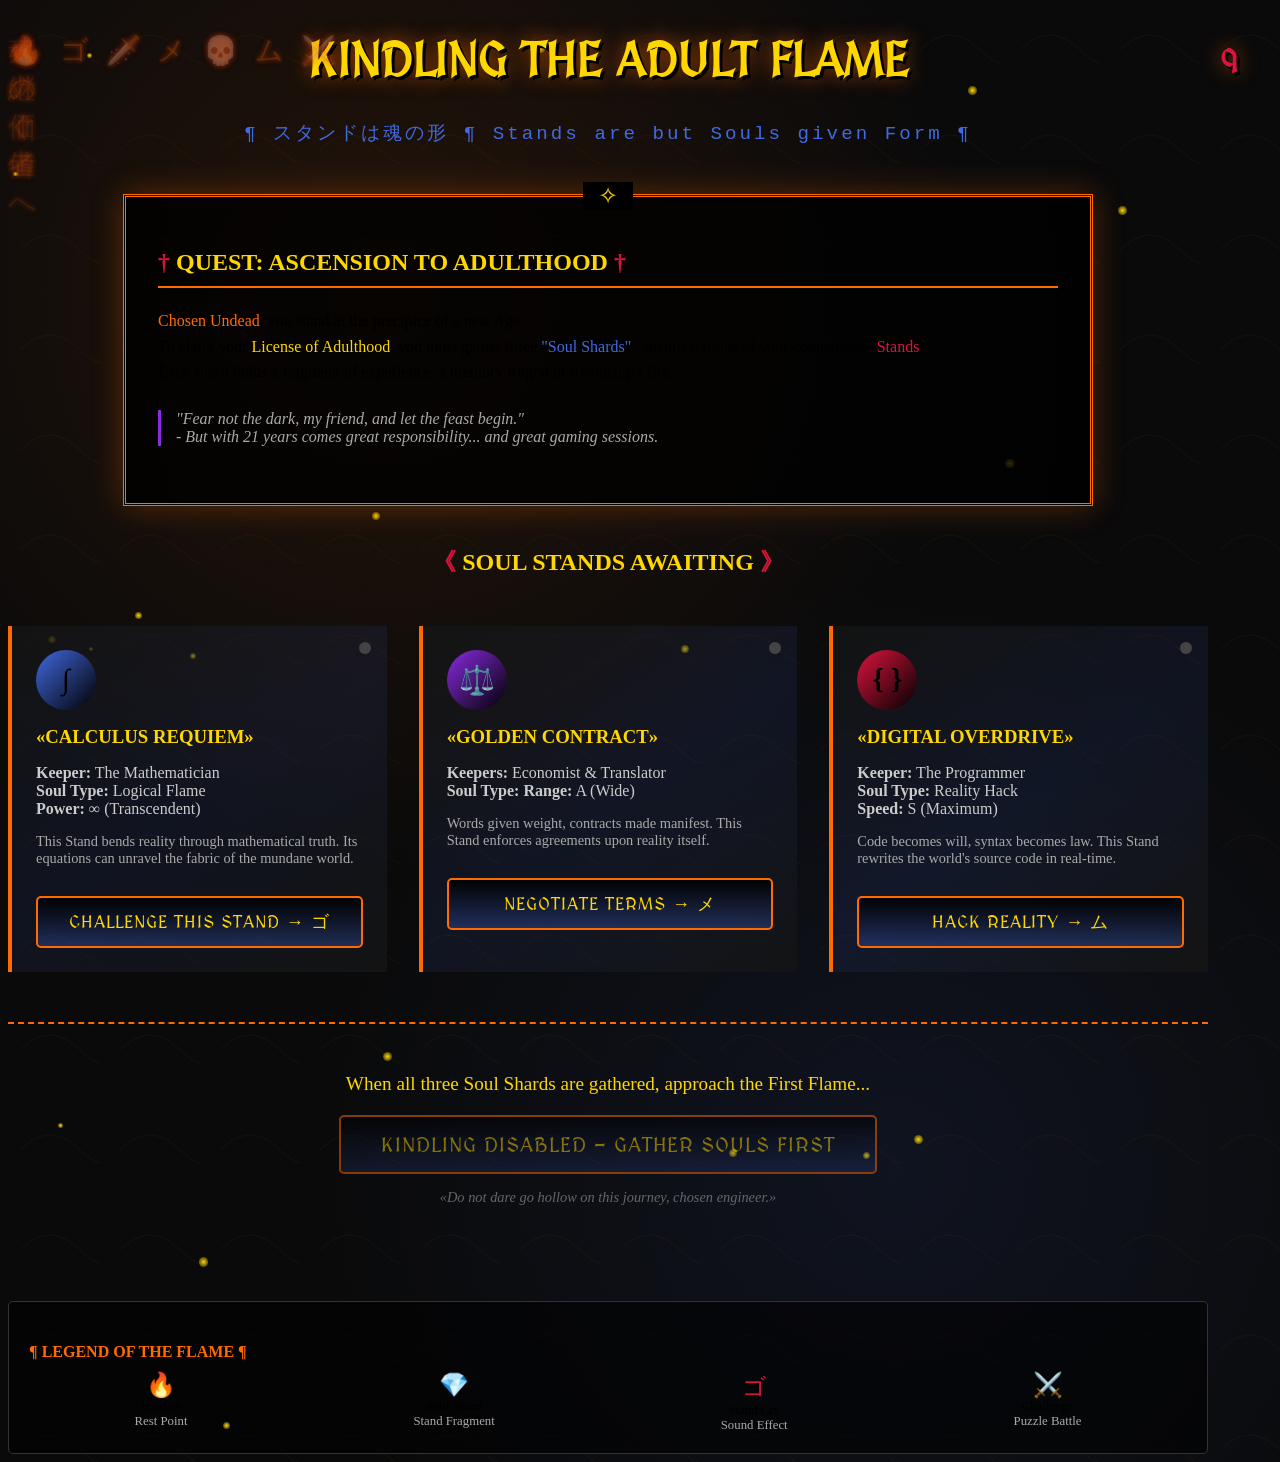
==== index.html @ e6a6b950 "Update index.html" ====
<!DOCTYPE html>
<html lang="ru">
<head>
    <meta charset="UTF-8">
    <title>KINDLE THE FIRST FLAME | 成人の証</title>
    <link rel="stylesheet" href="terminal.css">
    <link rel="stylesheet" href="hybrid-styles.css">
    <link href="https://fonts.googleapis.com/css2?family=MedievalSharp&display=swap" rel="stylesheet">
    <style>
        body {
            background: 
                url('data:image/svg+xml,<svg xmlns="http://www.w3.org/2000/svg" width="100" height="100" opacity="0.05"><path d="M20,50 Q50,20 80,50 T140,50" stroke="%23FF6B00" fill="none"/></svg>'),
                radial-gradient(circle at 30% 20%, rgba(255, 107, 0, 0.1) 0%, transparent 40%),
                radial-gradient(circle at 70% 80%, rgba(65, 105, 225, 0.1) 0%, transparent 40%),
                #0a0a0a;
            min-height: 100vh;
        }
        
        .page-title {
            font-family: 'MedievalSharp', cursive;
            text-align: center;
            color: var(--estus-yellow);
            font-size: 3rem;
            margin: 2rem 0;
            position: relative;
            text-shadow: 
                3px 3px 0 #000,
                0 0 20px rgba(255, 107, 0, 0.7);
        }
        
        .page-title::after {
            content: '¶';
            color: var(--abyss-red);
            font-size: 2rem;
            position: absolute;
            right: -30px;
            top: 10px;
            animation: pulse 2s infinite;
        }
        
        .subtitle {
            text-align: center;
            color: var(--souls-blue);
            font-family: 'MS Gothic', monospace;
            font-size: 1.2rem;
            margin-bottom: 3rem;
            letter-spacing: 3px;
        }
        
        .quest-log {
            background: rgba(0, 0, 0, 0.8);
            border: 3px double var(--bonfire-orange);
            padding: 2rem;
            margin: 2rem auto;
            max-width: 900px;
            position: relative;
            box-shadow: 
                0 0 30px rgba(255, 107, 0, 0.3),
                inset 0 0 30px rgba(0, 0, 0, 0.5);
        }
        
        .quest-log::before {
            content: '✧';
            position: absolute;
            top: -15px;
            left: 50%;
            transform: translateX(-50%);
            background: #000;
            padding: 0 15px;
            color: var(--estus-yellow);
            font-size: 1.5rem;
        }
        
        .stand-grid {
            display: grid;
            grid-template-columns: repeat(auto-fit, minmax(300px, 1fr));
            gap: 2rem;
            margin: 3rem 0;
        }
        
        .stand-item {
            background: linear-gradient(145deg, 
                rgba(20, 20, 20, 0.9) 0%,
                rgba(65, 105, 225, 0.1) 50%,
                rgba(20, 20, 20, 0.9) 100%);
            padding: 1.5rem;
            border-left: 4px solid var(--bonfire-orange);
            transition: all 0.3s;
            position: relative;
            overflow: hidden;
        }
        
        .stand-item:hover {
            transform: translateX(10px);
            border-left-color: var(--estus-yellow);
            box-shadow: 
                -10px 0 20px rgba(255, 107, 0, 0.3),
                inset 0 0 20px rgba(255, 215, 0, 0.1);
        }
        
        .stand-icon {
            width: 60px;
            height: 60px;
            background: var(--bonfire-orange);
            border-radius: 50%;
            display: flex;
            align-items: center;
            justify-content: center;
            margin-bottom: 1rem;
            font-size: 1.8rem;
            color: #000;
            font-weight: bold;
        }
        
        .stand-status {
            position: absolute;
            top: 1rem;
            right: 1rem;
            width: 12px;
            height: 12px;
            border-radius: 50%;
            background: #444;
        }
        
        .stand-status.active {
            background: var(--estus-yellow);
            box-shadow: 0 0 10px var(--estus-yellow);
        }
        
        .bonfire-corner {
            position: fixed;
            bottom: 30px;
            right: 30px;
            width: 80px;
            height: 100px;
            cursor: pointer;
            opacity: 0;
            transition: opacity 1s;
            z-index: 1000;
        }
        
        .bonfire-lit {
            opacity: 1;
            animation: bonfire-glow 3s infinite alternate;
        }
        
        @keyframes bonfire-glow {
            from { filter: drop-shadow(0 0 10px rgba(255, 107, 0, 0.7)); }
            to { filter: drop-shadow(0 0 20px rgba(255, 215, 0, 0.9)); }
        }
        
        @keyframes pulse {
            0%, 100% { opacity: 1; }
            50% { opacity: 0.5; }
        }
    </style>
</head>
<body class="terminal">
    <!-- Гибридные символы по краям -->
    <div class="japanese-border top dynamic-symbols"></div>
    <div class="japanese-border bottom dynamic-symbols"></div>
    <div class="japanese-border left">火<br>継<br>ぐ<br>者<br>へ</div>
    <div class="japanese-border right">魂<br>の<br>価<br>値</div>

    <!-- Костёр (появится после прохождения) -->
    <div id="bonfire-corner" class="bonfire-corner" onclick="restAtBonfire()" title="Rest at Bonfire">
        <div style="text-align: center;">
            <div style="font-size: 40px;">🔥</div>
            <div style="font-size: 12px; color: var(--estus-yellow);">Bonfire</div>
        </div>
    </div>

    <div class="container" style="max-width: 1200px; position: relative; z-index: 100;">
        <!-- Частицы душ -->
        <div id="soul-particles"></div>

        <h1 class="page-title">KINDLING THE ADULT FLAME</h1>
        <p class="subtitle">¶ スタンドは魂の形 ¶ Stands are but Souls given Form ¶</p>
        
        <div class="quest-log">
            <h2 style="color: var(--estus-yellow); border-bottom: 2px solid var(--bonfire-orange); padding-bottom: 10px;">
                <span style="color: var(--abyss-red)">†</span> QUEST: ASCENSION TO ADULTHOOD <span style="color: var(--abyss-red)">†</span>
            </h2>
            
            <p style="line-height: 1.6; margin: 20px 0;">
                <span style="color: var(--bonfire-orange)">Chosen Undead</span>, you stand at the precipice of a new Age.<br>
                To claim your <span style="color: var(--estus-yellow)">License of Adulthood</span>, you must gather three <span style="color: var(--souls-blue)">"Soul Shards"</span> - 
                manifestations of your companions' <span style="color: var(--abyss-red)">Stands</span>.<br>
                Each shard holds a fragment of experience, a memory forged in friendship's fire.
            </p>
            
            <p style="font-style: italic; color: #aaa; border-left: 3px solid var(--undead-purple); padding-left: 15px; margin: 25px 0;">
                "Fear not the dark, my friend, and let the feast begin."<br>
                - But with 21 years comes great responsibility... and great gaming sessions.
            </p>
        </div>

        <!-- Стенды-души -->
        <h2 style="text-align: center; color: var(--estus-yellow); margin: 40px 0 20px 0;">
            <span style="color: var(--abyss-red)">《</span> 
            SOUL STANDS AWAITING 
            <span style="color: var(--abyss-red)">》</span>
        </h2>
        
        <div class="stand-grid">
            <!-- Математик - Soul Stand 1 -->
            <div class="stand-item" onclick="navigateTo('puzzle_math.html')">
                <div class="stand-icon" style="background: linear-gradient(135deg, var(--souls-blue), #000);">∫</div>
                <div class="stand-status" id="status-math"></div>
                <h3 style="color: var(--estus-yellow); margin: 0 0 10px 0;">
                    «CALCULUS REQUIEM»
                </h3>
                
                <p style="color: #ccc; margin-bottom: 15px;">
                    <strong>Keeper:</strong> The Mathematician<br>
                    <strong>Soul Type:</strong> Logical Flame<br>
                    <strong>Power:</strong> ∞ (Transcendent)
                </p>
                <p style="font-size: 0.9em; color: #aaa;">
                    This Stand bends reality through mathematical truth. Its equations can unravel the fabric of the mundane world.
                </p>
                <button class="hybrid-button" style="margin-top: 15px; width: 100%;">
                    CHALLENGE THIS STAND → ゴ
                </button>
            </div>
            
            <!-- Экономист/Переводчик - Soul Stand 2 -->
            <div class="stand-item" onclick="navigateTo('puzzle_economist.html')">
                <div class="stand-icon" style="background: linear-gradient(135deg, var(--undead-purple), #000);">⚖️</div>
                <div class="stand-status" id="status-economist"></div>
                <h3 style="color: var(--estus-yellow); margin: 0 0 10px 0;">
                    «GOLDEN CONTRACT»
                </h3>
               
                <p style="color: #ccc; margin-bottom: 15px;">
                    <strong>Keepers:</strong> Economist & Translator<br>
                    <strong>Soul Type:</strong Binding Oath<br>
                    <strong>Range:</strong> A (Wide)
                </p>
                <p style="font-size: 0.9em; color: #aaa;">
                    Words given weight, contracts made manifest. This Stand enforces agreements upon reality itself.
                </p>
                <button class="hybrid-button" style="margin-top: 15px; width: 100%;">
                    NEGOTIATE TERMS → メ
                </button>
            </div>
            
            <!-- Программист - Soul Stand 3 -->
            <div class="stand-item" onclick="navigateTo('puzzle_programmer.html')">
                <div class="stand-icon" style="background: linear-gradient(135deg, var(--abyss-red), #000);">{ }</div>
                <div class="stand-status" id="status-programmer"></div>
                <h3 style="color: var(--estus-yellow); margin: 0 0 10px 0;">
                    «DIGITAL OVERDRIVE»
                </h3>
                <p style="color: #ccc; margin-bottom: 15px;">
                    <strong>Keeper:</strong> The Programmer<br>
                    <strong>Soul Type:</strong> Reality Hack<br>
                    <strong>Speed:</strong> S (Maximum)
                </p>
                <p style="font-size: 0.9em; color: #aaa;">
                    Code becomes will, syntax becomes law. This Stand rewrites the world's source code in real-time.
                </p>
                <button class="hybrid-button" style="margin-top: 15px; width: 100%;">
                    HACK REALITY → ム
                </button>
            </div>
        </div>
        
        <!-- Финальный вызов -->
        <div style="text-align: center; margin: 50px 0; padding: 30px; border-top: 2px dashed var(--bonfire-orange);">
            <p style="color: var(--estus-yellow); font-size: 1.2rem; margin-bottom: 20px;">
                When all three Soul Shards are gathered, approach the First Flame...
            </p>
            <button class="hybrid-button" id="final-button" disabled style="opacity: 0.5; padding: 15px 40px; font-size: 1.3rem;">
                KINDLING DISABLED - GATHER SOULS FIRST
            </button>
            <p style="color: #666; font-size: 0.9rem; margin-top: 15px;">
                <em>«Do not dare go hollow on this journey, chosen engineer.»</em>
            </p>
        </div>
        
        <!-- Легенда -->
        <div style="background: rgba(0, 0, 0, 0.6); padding: 20px; border-radius: 5px; margin-top: 40px; border: 1px solid #333;">
            <h4 style="color: var(--bonfire-orange); margin-bottom: 10px;">¶ LEGEND OF THE FLAME ¶</h4>
            <div style="display: flex; justify-content: space-around; flex-wrap: wrap; gap: 15px; text-align: center;">
                <div>
                    <div style="color: var(--estus-yellow); font-size: 1.5rem;">🔥</div>
                    <div style="font-size: 0.8rem;">Bonfire<br><span style="color: #aaa;">Rest Point</span></div>
                </div>
                <div>
                    <div style="color: var(--souls-blue); font-size: 1.5rem;">💎</div>
                    <div style="font-size: 0.8rem;">Soul Shard<br><span style="color: #aaa;">Stand Fragment</span></div>
                </div>
                <div>
                    <div style="color: var(--abyss-red); font-size: 1.5rem;">ゴ</div>
                    <div style="font-size: 0.8rem;">Stand Cry<br><span style="color: #aaa;">Sound Effect</span></div>
                </div>
                <div>
                    <div style="color: var(--undead-purple); font-size: 1.5rem;">⚔️</div>
                    <div style="font-size: 0.8rem;">Challenge<br><span style="color: #aaa;">Puzzle Battle</span></div>
                </div>
            </div>
        </div>
    </div>

    <script src="hybrid-sounds.js"></script>
    <script>
        // Инициализация
        document.addEventListener('DOMContentLoaded', function() {
            // Проверяем прогресс
            checkProgress();
            
            // Создаём частицы душ
            createSoulParticles();
            
            // Привязываем звуки к кнопкам
            const buttons = document.querySelectorAll('.hybrid-button, .stand-item');
            buttons.forEach(button => {
                button.addEventListener('mouseenter', () => {
                    // 50% шанс звука Dark Souls, 50% JoJo
                    if (Math.random() > 0.5) {
                        playSoulsSound();
                    } else {
                        playJojoSound();
                    }
                });
                
                button.addEventListener('click', () => {
                    playEstusSound();
                });
            });
            
            // Проверяем, зажжён ли костёр
            if (localStorage.getItem('bonfire_lit') === 'true') {
                document.getElementById('bonfire-corner').classList.add('bonfire-lit');
            }
        });
        
        function checkProgress() {
            const progress = JSON.parse(localStorage.getItem('quest_progress') || '{}');
            
            // Обновляем статусы стендов
            if (progress.math) {
                document.getElementById('status-math').classList.add('active');
            }
            if (progress.economist) {
                document.getElementById('status-economist').classList.add('active');
            }
            if (progress.programmer) {
                document.getElementById('status-programmer').classList.add('active');
            }
            
            // Активируем финальную кнопку если всё пройдено
            if (progress.math && progress.economist && progress.programmer) {
                const finalBtn = document.getElementById('final-button');
                finalBtn.disabled = false;
                finalBtn.style.opacity = '1';
                finalBtn.innerHTML = 'APPROACH THE FIRST FLAME → 🔥';
                finalBtn.onclick = () => window.location.href = 'final.html';
                
                // Зажигаем костёр
                document.getElementById('bonfire-corner').classList.add('bonfire-lit');
                localStorage.setItem('bonfire_lit', 'true');
            }
        }
        
        function navigateTo(page) {
            playBonfireSound();
            window.location.href = page;
        }
        
        function restAtBonfire() {
            playEstusSound();
            alert('>> BONFIRE LIT\n>> HUMANITY RESTORED\n>> Estus Flask replenished\n>> Stand Power: 100%\n\nPraise the Sun! \\[T]/\n\nNow go forth, chosen engineer. The Age of Adulthood awaits.');
        }
        
        function createSoulParticles() {
            const container = document.getElementById('soul-particles');
            for (let i = 0; i < 20; i++) {
                const particle = document.createElement('div');
                particle.className = 'soul-particle';
                particle.style.left = Math.random() * 100 + '%';
                particle.style.top = Math.random() * 100 + '%';
                particle.style.animationDelay = Math.random() * 3 + 's';
                particle.style.width = particle.style.height = (Math.random() * 6 + 4) + 'px';
                container.appendChild(particle);
            }
        }
        
        // Звуковые функции
        function playSoulsSound() {
            // Звук Dark Souls (меч, доспехи и т.д.)
            if (window.hybridSounds) {
                window.hybridSounds.playSoulsSound();
            }
        }
        
        function playJojoSound() {
            // Звук JoJo
            if (window.hybridSounds) {
                window.hybridSounds.playJojoSound();
            }
        }
        
        function playEstusSound() {
            // Звук употребления эстуса
            if (window.hybridSounds) {
                window.hybridSounds.playEstusSound();
            }
        }
        
        function playBonfireSound() {
            // Звук костра
            if (window.hybridSounds) {
                window.hybridSounds.playBonfireSound();
            }
        }
    </script>
</body>
</html>
---- hybrid-styles.css ----
/* ===== HYBRID DARK SOULS + JOJO STYLES ===== */
:root {
  --bonfire-orange: #FF6B00;
  --estus-yellow: #FFD700;
  --souls-blue: #4169E1;
  --abyss-red: #DC143C;
  --undead-purple: #8A2BE2;
}

/* Японские символы в стиле Dark Souls */
.japanese-border {
  position: fixed;
  z-index: 9990;
  pointer-events: none;
  font-size: 28px;
  color: rgba(255, 107, 0, 0.15); /* Цвет костра */
  font-family: 'MS Gothic', 'MS PGothic', monospace;
  text-shadow: 
    0 0 5px rgba(255, 107, 0, 0.3),
    0 0 10px rgba(220, 20, 60, 0.2);
  opacity: 0.7;
}

/* Стенды в стиле Dark Souls */
.stand-card {
  background: 
    linear-gradient(135deg, 
      rgba(0, 0, 0, 0.9) 0%,
      rgba(138, 43, 226, 0.2) 50%,
      rgba(0, 0, 0, 0.9) 100%);
  border: 2px solid var(--bonfire-orange);
  border-radius: 10px;
  position: relative;
  overflow: hidden;
}

.stand-card::before {
  content: '';
  position: absolute;
  top: -2px;
  left: -2px;
  right: -2px;
  bottom: -2px;
  background: linear-gradient(45deg,
    var(--bonfire-orange),
    var(--estus-yellow),
    var(--abyss-red),
    var(--bonfire-orange));
  z-index: -1;
  filter: blur(10px);
  opacity: 0.3;
}

.stand-name {
  font-family: 'MedievalSharp', 'Impact', sans-serif;
  color: var(--estus-yellow);
  text-shadow: 
    0 0 10px rgba(255, 107, 0, 0.5),
    2px 2px 0 #000;
}

/* Кнопки гибридного стиля */
.hybrid-button {
  position: relative;
  padding: 12px 25px;
  font-family: 'MedievalSharp', 'Impact', sans-serif;
  font-size: 18px;
  background: 
    linear-gradient(to bottom,
      rgba(0, 0, 0, 0.9) 0%,
      rgba(65, 105, 225, 0.3) 100%);
  color: var(--estus-yellow);
  border: 2px solid var(--bonfire-orange);
  border-radius: 5px;
  cursor: pointer;
  text-transform: uppercase;
  letter-spacing: 1px;
  overflow: hidden;
  transition: all 0.3s;
}

.hybrid-button:hover {
  background: 
    linear-gradient(to bottom,
      rgba(255, 107, 0, 0.2) 0%,
      rgba(0, 0, 0, 0.9) 100%);
  box-shadow: 
    0 0 15px rgba(255, 107, 0, 0.5),
    inset 0 0 10px rgba(255, 215, 0, 0.2);
  transform: translateY(-3px);
  letter-spacing: 2px;
}

/* Эффект костра для стендов */
.stand-card:hover .stand-image {
  filter: 
    brightness(1.5)
    drop-shadow(0 0 10px var(--bonfire-orange))
    drop-shadow(0 0 20px var(--abyss-red));
}

/* Анимация души (Souls) */
@keyframes soul-float {
  0%, 100% { 
    transform: translateY(0) rotate(0deg);
    opacity: 0.7;
  }
  50% { 
    transform: translateY(-20px) rotate(180deg);
    opacity: 1;
  }
}

.soul-particle {
  position: absolute;
  width: 8px;
  height: 8px;
  background: radial-gradient(circle, var(--estus-yellow), transparent);
  border-radius: 50%;
  pointer-events: none;
  animation: soul-float 3s infinite ease-in-out;
}

/* Стиль для костра */
.bonfire {
  background: radial-gradient(
    ellipse at center,
    rgba(255, 107, 0, 0.4) 0%,
    rgba(255, 215, 0, 0.2) 30%,
    transparent 70%
  );
}

/* Меняющиеся символы - Souls + JoJo */
.dynamic-symbols::before {
  content: '🔥 ゴ 🗡️ メ 💀 ム ⚔️';
  animation: symbols-rotate 10s infinite linear;
}

@keyframes symbols-rotate {
  0% { content: '🔥 ゴ 🗡️ メ 💀 ム ⚔️'; }
  25% { content: '🗡️ メ 💀 ム ⚔️ ゴ 🔥'; }
  50% { content: '💀 ム ⚔️ ゴ 🔥 メ 🗡️'; }
  75% { content: '⚔️ ゴ 🔥 メ 🗡️ ム 💀'; }
  100% { content: '🔥 ゴ 🗡️ メ 💀 ム ⚔️'; }
}
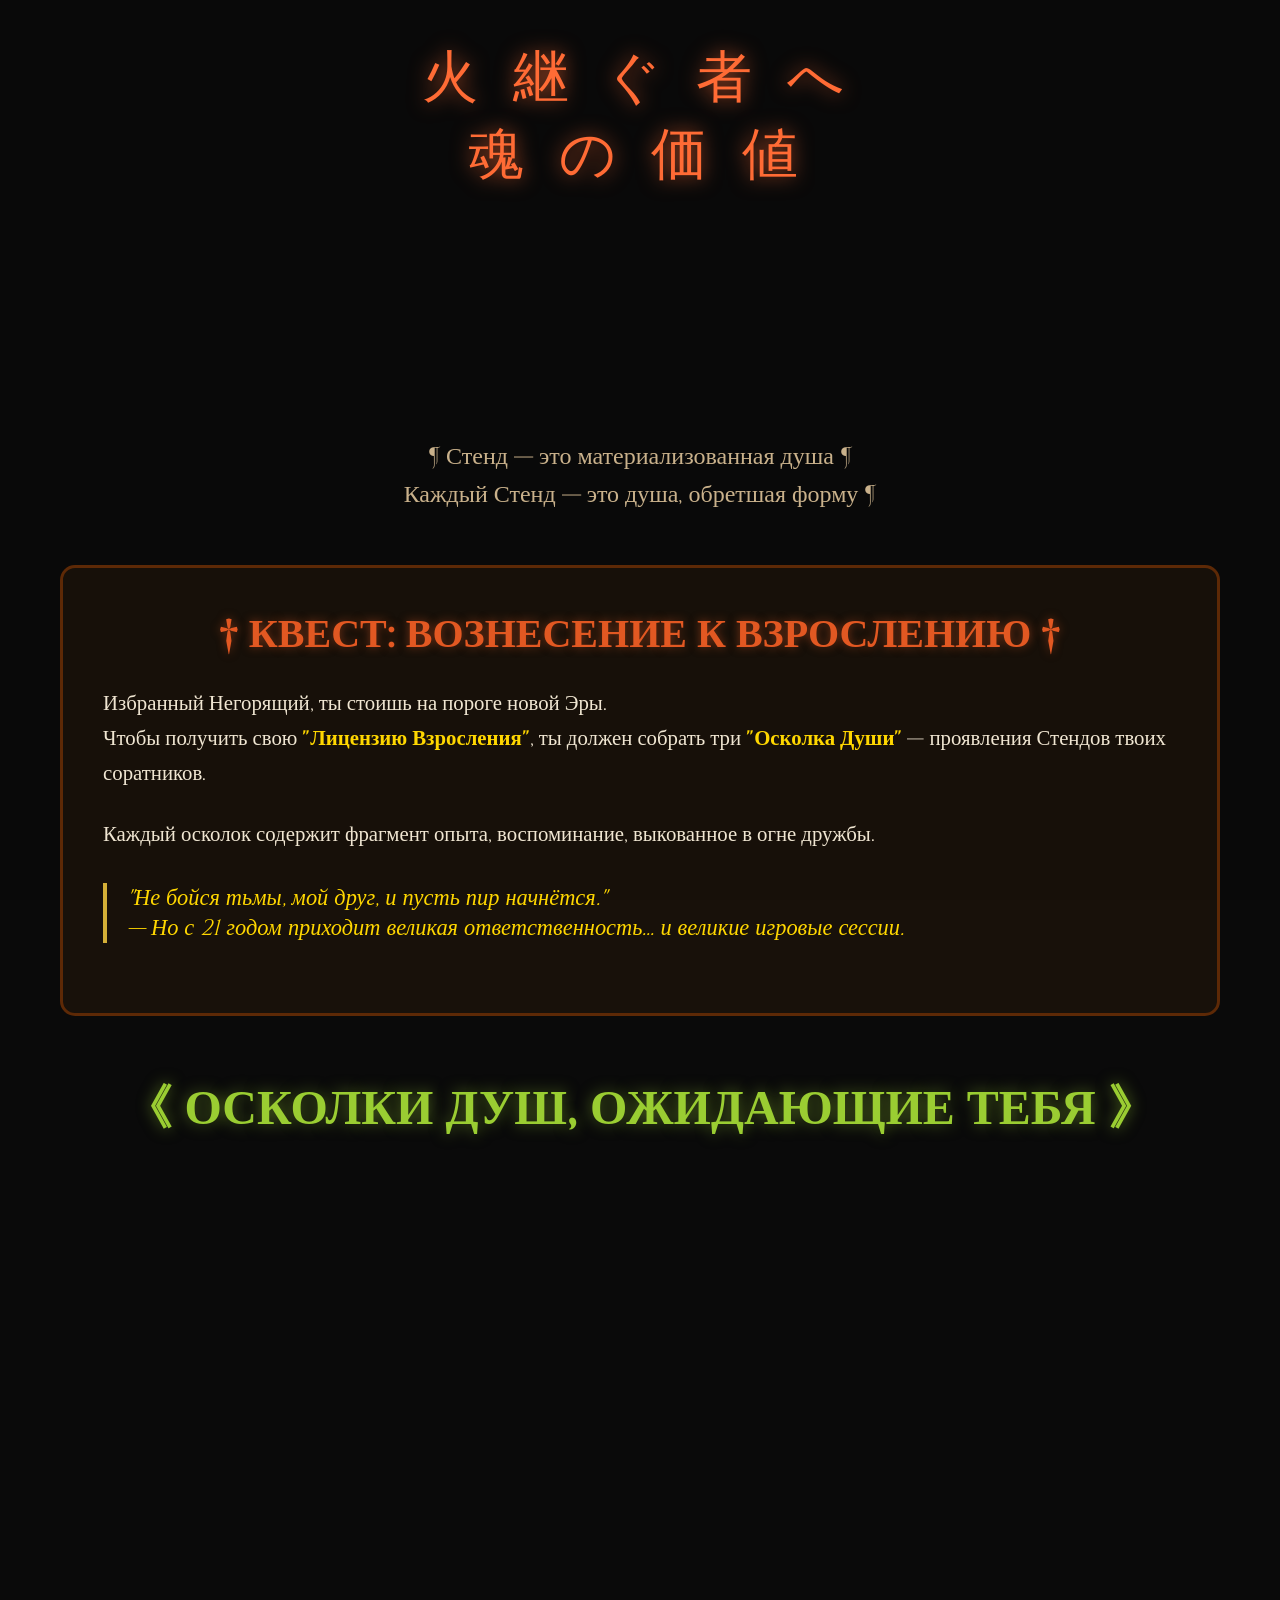
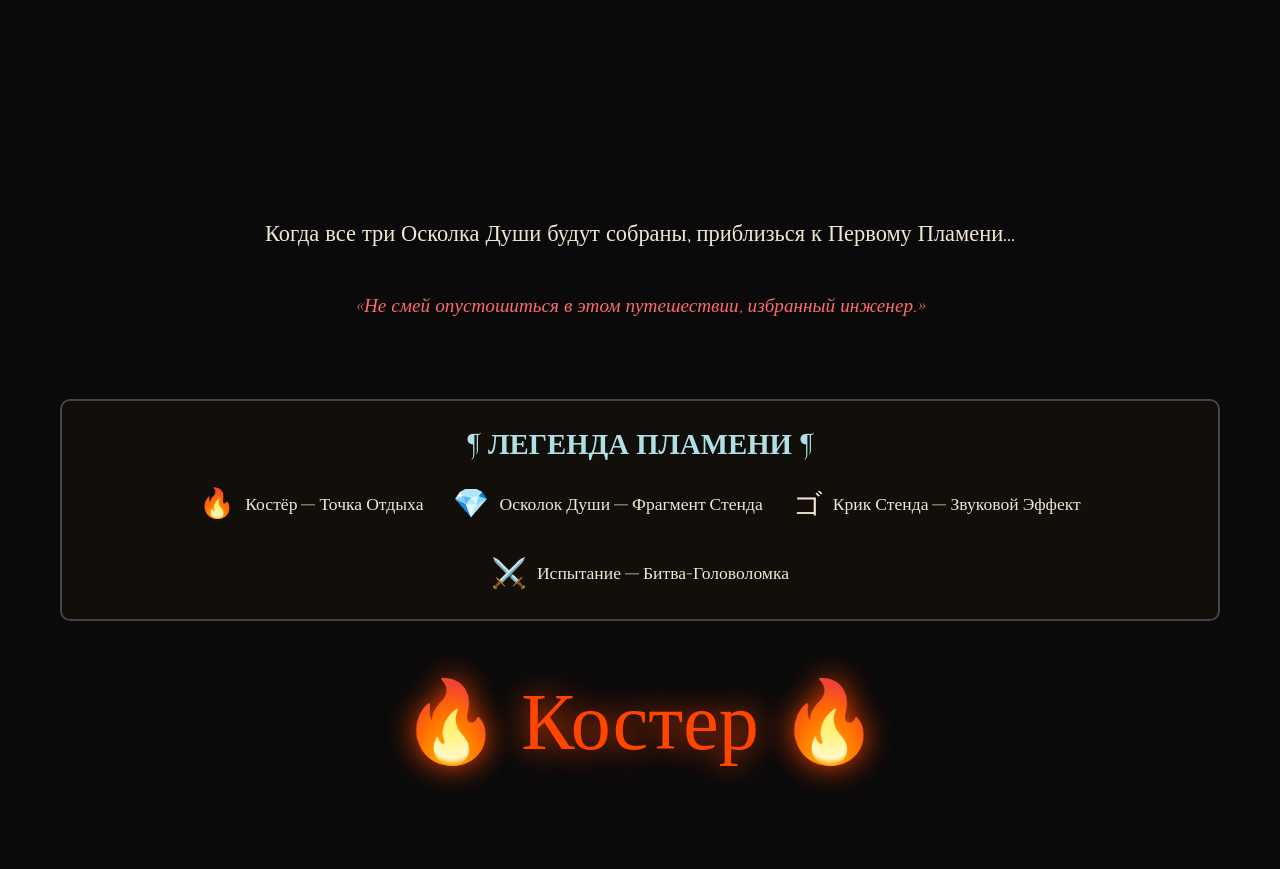
==== commit c05d7bc4: "Update index.html" ====
--- a/index.html
+++ b/index.html
@@ -2,419 +2,448 @@
 <html lang="ru">
 <head>
     <meta charset="UTF-8">
-    <title>KINDLE THE FIRST FLAME | 成人の証</title>
-    <link rel="stylesheet" href="terminal.css">
-    <link rel="stylesheet" href="hybrid-styles.css">
-    <link href="https://fonts.googleapis.com/css2?family=MedievalSharp&display=swap" rel="stylesheet">
+    <meta name="viewport" content="width=device-width, initial-scale=1.0">
+    <title>Возжигание Взрослого Пламени</title>
+    <link href="https://fonts.googleapis.com/css2?family=Cinzel:wght@400;700;900&family=MedievalSharp&display=swap" rel="stylesheet">
     <style>
+        * {
+            margin: 0;
+            padding: 0;
+            box-sizing: border-box;
+        }
+
         body {
-            background: 
-                url('data:image/svg+xml,<svg xmlns="http://www.w3.org/2000/svg" width="100" height="100" opacity="0.05"><path d="M20,50 Q50,20 80,50 T140,50" stroke="%23FF6B00" fill="none"/></svg>'),
-                radial-gradient(circle at 30% 20%, rgba(255, 107, 0, 0.1) 0%, transparent 40%),
-                radial-gradient(circle at 70% 80%, rgba(65, 105, 225, 0.1) 0%, transparent 40%),
-                #0a0a0a;
+            font-family: 'Cinzel', serif;
+            background: #0a0a0a url('https://images.unsplash.com/photo-1534796636918-6a8c0be14515?ixlib=rb-1.2.1&auto=format&fit=crop&w=1920&q=80') no-repeat center center fixed;
+            background-size: cover;
+            color: #f0e6d2;
             min-height: 100vh;
-        }
-        
-        .page-title {
+            position: relative;
+            overflow-x: hidden;
+        }
+
+        body::before {
+            content: '';
+            position: fixed;
+            top: 0;
+            left: 0;
+            width: 100%;
+            height: 100%;
+            background: rgba(10, 10, 10, 0.85);
+            z-index: -1;
+        }
+
+        /* Основной контент */
+        .container {
+            max-width: 1200px;
+            margin: 0 auto;
+            padding: 40px 20px;
+            text-align: center;
+        }
+
+        /* Заголовок на японском */
+        .japanese-title {
+            font-size: 3.5rem;
+            letter-spacing: 15px;
+            margin-bottom: 40px;
+            color: #ff6b35;
+            text-shadow: 0 0 20px rgba(255, 107, 53, 0.7);
+        }
+
+        .japanese-title span {
+            display: inline-block;
+            margin: 0 10px;
+            animation: float 6s ease-in-out infinite;
+        }
+
+        @keyframes float {
+            0%, 100% { transform: translateY(0); }
+            50% { transform: translateY(-15px); }
+        }
+
+        /* Главный заголовок */
+        .main-title {
             font-family: 'MedievalSharp', cursive;
+            font-size: 4.5rem;
+            color: #d4af37;
+            text-shadow: 0 0 25px rgba(212, 175, 55, 0.8);
+            margin-bottom: 30px;
+            letter-spacing: 2px;
+        }
+
+        .subtitle {
+            font-size: 1.5rem;
+            color: #c9b18b;
+            margin-bottom: 50px;
+            max-width: 800px;
+            margin-left: auto;
+            margin-right: auto;
+            line-height: 1.6;
+        }
+
+        /* Блок описания квеста */
+        .quest-description {
+            background: rgba(30, 20, 10, 0.7);
+            border: 3px solid #5d2906;
+            border-radius: 15px;
+            padding: 40px;
+            margin-bottom: 60px;
+            text-align: left;
+        }
+
+        .quest-title {
+            color: #e25822;
+            font-size: 2.5rem;
+            margin-bottom: 25px;
             text-align: center;
-            color: var(--estus-yellow);
+            text-shadow: 0 0 10px rgba(226, 88, 34, 0.5);
+        }
+
+        .quest-text {
+            font-size: 1.3rem;
+            color: #f0e6d2;
+            margin-bottom: 25px;
+            line-height: 1.7;
+        }
+
+        .quote {
+            font-style: italic;
+            color: #ffd700;
+            border-left: 4px solid #d4af37;
+            padding-left: 20px;
+            margin: 30px 0;
+            font-size: 1.4rem;
+        }
+
+        /* Секция со Стендами */
+        .stands-section {
+            margin-bottom: 80px;
+        }
+
+        .stands-title {
+            color: #9acd32;
             font-size: 3rem;
-            margin: 2rem 0;
-            position: relative;
-            text-shadow: 
-                3px 3px 0 #000,
-                0 0 20px rgba(255, 107, 0, 0.7);
-        }
-        
-        .page-title::after {
-            content: '¶';
-            color: var(--abyss-red);
-            font-size: 2rem;
-            position: absolute;
-            right: -30px;
-            top: 10px;
-            animation: pulse 2s infinite;
-        }
-        
-        .subtitle {
+            margin-bottom: 50px;
+            text-shadow: 0 0 15px rgba(154, 205, 50, 0.5);
+        }
+
+        .stands-grid {
+            display: grid;
+            grid-template-columns: repeat(auto-fit, minmax(350px, 1fr));
+            gap: 40px;
+            margin-top: 40px;
+        }
+
+        .stand-card {
+            background: rgba(40, 25, 10, 0.8);
+            border: 3px solid #8b7355;
+            border-radius: 12px;
+            padding: 30px;
+            transition: all 0.4s ease;
+            cursor: pointer;
             text-align: center;
-            color: var(--souls-blue);
-            font-family: 'MS Gothic', monospace;
-            font-size: 1.2rem;
-            margin-bottom: 3rem;
-            letter-spacing: 3px;
-        }
-        
-        .quest-log {
-            background: rgba(0, 0, 0, 0.8);
-            border: 3px double var(--bonfire-orange);
-            padding: 2rem;
-            margin: 2rem auto;
-            max-width: 900px;
-            position: relative;
-            box-shadow: 
-                0 0 30px rgba(255, 107, 0, 0.3),
-                inset 0 0 30px rgba(0, 0, 0, 0.5);
-        }
-        
-        .quest-log::before {
-            content: '✧';
-            position: absolute;
-            top: -15px;
-            left: 50%;
-            transform: translateX(-50%);
-            background: #000;
-            padding: 0 15px;
-            color: var(--estus-yellow);
-            font-size: 1.5rem;
-        }
-        
-        .stand-grid {
-            display: grid;
-            grid-template-columns: repeat(auto-fit, minmax(300px, 1fr));
-            gap: 2rem;
-            margin: 3rem 0;
-        }
-        
-        .stand-item {
-            background: linear-gradient(145deg, 
-                rgba(20, 20, 20, 0.9) 0%,
-                rgba(65, 105, 225, 0.1) 50%,
-                rgba(20, 20, 20, 0.9) 100%);
-            padding: 1.5rem;
-            border-left: 4px solid var(--bonfire-orange);
-            transition: all 0.3s;
             position: relative;
             overflow: hidden;
         }
-        
-        .stand-item:hover {
-            transform: translateX(10px);
-            border-left-color: var(--estus-yellow);
-            box-shadow: 
-                -10px 0 20px rgba(255, 107, 0, 0.3),
-                inset 0 0 20px rgba(255, 215, 0, 0.1);
-        }
-        
+
+        .stand-card:hover {
+            transform: translateY(-10px);
+            border-color: #d4af37;
+            box-shadow: 0 15px 30px rgba(0, 0, 0, 0.5);
+        }
+
+        .stand-card::before {
+            content: '';
+            position: absolute;
+            top: -50%;
+            left: -50%;
+            width: 200%;
+            height: 200%;
+            background: radial-gradient(circle, rgba(212, 175, 55, 0.1) 0%, transparent 70%);
+            opacity: 0;
+            transition: opacity 0.4s;
+        }
+
+        .stand-card:hover::before {
+            opacity: 1;
+        }
+
         .stand-icon {
-            width: 60px;
-            height: 60px;
-            background: var(--bonfire-orange);
-            border-radius: 50%;
+            font-size: 3rem;
+            margin-bottom: 20px;
+            display: block;
+        }
+
+        .stand-name {
+            color: #ffa500;
+            font-size: 2.2rem;
+            margin-bottom: 15px;
+            font-family: 'MedievalSharp', cursive;
+        }
+
+        .stand-keeper {
+            color: #87ceeb;
+            font-size: 1.4rem;
+            margin-bottom: 10px;
+        }
+
+        .stand-type {
+            color: #98fb98;
+            font-size: 1.2rem;
+            margin-bottom: 15px;
+            display: inline-block;
+            padding: 5px 15px;
+            background: rgba(0, 100, 0, 0.3);
+            border-radius: 20px;
+        }
+
+        .stand-description {
+            color: #e0c9a6;
+            font-size: 1.1rem;
+            line-height: 1.5;
+            margin-bottom: 25px;
+        }
+
+        /* Кнопки для навигации */
+        .stand-button {
+            display: inline-block;
+            padding: 12px 30px;
+            background: linear-gradient(to bottom, #8b4513, #5d2906);
+            color: #ffd700;
+            text-decoration: none;
+            font-family: 'MedievalSharp', cursive;
+            font-size: 1.3rem;
+            border: 2px solid #d4af37;
+            border-radius: 8px;
+            transition: all 0.3s;
+            cursor: pointer;
+        }
+
+        .stand-button:hover {
+            background: linear-gradient(to bottom, #a0522d, #8b4513);
+            transform: scale(1.05);
+            box-shadow: 0 0 15px rgba(212, 175, 55, 0.7);
+        }
+
+        /* Легенда */
+        .legend {
+            background: rgba(20, 15, 10, 0.8);
+            border-radius: 10px;
+            padding: 25px;
+            margin-top: 60px;
+            border: 2px solid #444;
+        }
+
+        .legend-title {
+            color: #b0e0e6;
+            font-size: 1.8rem;
+            margin-bottom: 20px;
+        }
+
+        .legend-items {
+            display: flex;
+            justify-content: center;
+            flex-wrap: wrap;
+            gap: 30px;
+        }
+
+        .legend-item {
             display: flex;
             align-items: center;
-            justify-content: center;
-            margin-bottom: 1rem;
+            gap: 10px;
+            font-size: 1.1rem;
+        }
+
+        .legend-symbol {
             font-size: 1.8rem;
-            color: #000;
-            font-weight: bold;
-        }
-        
-        .stand-status {
-            position: absolute;
-            top: 1rem;
-            right: 1rem;
-            width: 12px;
-            height: 12px;
-            border-radius: 50%;
-            background: #444;
-        }
-        
-        .stand-status.active {
-            background: var(--estus-yellow);
-            box-shadow: 0 0 10px var(--estus-yellow);
-        }
-        
-        .bonfire-corner {
-            position: fixed;
-            bottom: 30px;
-            right: 30px;
-            width: 80px;
-            height: 100px;
-            cursor: pointer;
-            opacity: 0;
-            transition: opacity 1s;
-            z-index: 1000;
-        }
-        
-        .bonfire-lit {
-            opacity: 1;
-            animation: bonfire-glow 3s infinite alternate;
-        }
-        
-        @keyframes bonfire-glow {
-            from { filter: drop-shadow(0 0 10px rgba(255, 107, 0, 0.7)); }
-            to { filter: drop-shadow(0 0 20px rgba(255, 215, 0, 0.9)); }
-        }
-        
-        @keyframes pulse {
+        }
+
+        /* Огонь внизу */
+        .bonfire {
+            font-size: 5rem;
+            color: #ff4500;
+            text-shadow: 0 0 30px #ff4500;
+            margin: 50px 0;
+            animation: flicker 2s infinite alternate;
+        }
+
+        @keyframes flicker {
             0%, 100% { opacity: 1; }
-            50% { opacity: 0.5; }
+            50% { opacity: 0.7; }
+        }
+
+        .warning {
+            color: #ff6b6b;
+            font-size: 1.2rem;
+            font-style: italic;
+            margin-top: 40px;
+        }
+
+        /* Адаптивность */
+        @media (max-width: 768px) {
+            .japanese-title { font-size: 2.2rem; letter-spacing: 8px; }
+            .main-title { font-size: 3rem; }
+            .subtitle { font-size: 1.2rem; }
+            .quest-title { font-size: 2rem; }
+            .stands-title { font-size: 2.2rem; }
+            .stands-grid { grid-template-columns: 1fr; }
+            .stand-card { padding: 20px; }
         }
     </style>
 </head>
-<body class="terminal">
-    <!-- Гибридные символы по краям -->
-    <div class="japanese-border top dynamic-symbols"></div>
-    <div class="japanese-border bottom dynamic-symbols"></div>
-    <div class="japanese-border left">火<br>継<br>ぐ<br>者<br>へ</div>
-    <div class="japanese-border right">魂<br>の<br>価<br>値</div>
-
-    <!-- Костёр (появится после прохождения) -->
-    <div id="bonfire-corner" class="bonfire-corner" onclick="restAtBonfire()" title="Rest at Bonfire">
-        <div style="text-align: center;">
-            <div style="font-size: 40px;">🔥</div>
-            <div style="font-size: 12px; color: var(--estus-yellow);">Bonfire</div>
+<body>
+    <div class="container">
+        <!-- Японское название -->
+        <div class="japanese-title">
+            <span>火</span><span>継</span><span>ぐ</span><span>者</span><span>へ</span><br>
+            <span>魂</span><span>の</span><span>価</span><span>値</span>
+        </div>
+
+        <!-- Главный заголовок -->
+        <h1 class="main-title">🔥 ВОЗЖИГАНИЕ ВЗРОСЛОГО ПЛАМЕНИ 🔥</h1>
+        
+        <p class="subtitle">
+            ¶ Стенд — это материализованная душа ¶<br>
+            Каждый Стенд — это душа, обретшая форму ¶
+        </p>
+
+        <!-- Описание квеста -->
+        <section class="quest-description">
+            <h2 class="quest-title">† КВЕСТ: ВОЗНЕСЕНИЕ К ВЗРОСЛЕНИЮ †</h2>
+            
+            <p class="quest-text">
+                Избранный Негорящий, ты стоишь на пороге новой Эры.<br>
+                Чтобы получить свою <strong style="color:#ffd700">"Лицензию Взросления"</strong>, ты должен собрать три <strong style="color:#ffd700">"Осколка Души"</strong> — проявления Стендов твоих соратников.
+            </p>
+            
+            <p class="quest-text">
+                Каждый осколок содержит фрагмент опыта, воспоминание, выкованное в огне дружбы.
+            </p>
+            
+            <blockquote class="quote">
+                "Не бойся тьмы, мой друг, и пусть пир начнётся."<br>
+                — Но с 21 годом приходит великая ответственность... и великие игровые сессии.
+            </blockquote>
+        </section>
+
+        <!-- Стенды для сбора -->
+        <section class="stands-section">
+            <h2 class="stands-title">《 ОСКОЛКИ ДУШ, ОЖИДАЮЩИЕ ТЕБЯ 》</h2>
+            
+            <div class="stands-grid">
+                <!-- Стенд Математика -->
+                <div class="stand-card" onclick="window.location.href='puzzle_math.html'">
+                    <div class="stand-icon">∫</div>
+                    <h3 class="stand-name">«РЕКВИЕМ ПО МАТАНУ»</h3>
+                    <p class="stand-keeper">Хранитель: Математик</p>
+                    <span class="stand-type">Тип Души: Логическое Пламя</span>
+                    <p class="stand-description">
+                        Этот Стенд искривляет реальность через математическую истину. Его уравнения способны распутать ткань обыденного мира.
+                    </p>
+                    <a href="puzzle_math.html" class="stand-button">Бросить вызов</a>
+                </div>
+
+                <!-- Стенд Экономиста -->
+                <div class="stand-card" onclick="window.location.href='puzzle_economist.html'">
+                    <div class="stand-icon">⚖️</div>
+                    <h3 class="stand-name">«ЗОЛОТОЙ КОНТРАКТ»</h3>
+                    <p class="stand-keeper">Хранители: Экономист & Переводчик</p>
+                    <span class="stand-type">Тип Души: Дальность: А (Широкая)</span>
+                    <p class="stand-description">
+                        Словам придан вес, контракты материализованы. Этот Стенд навязывает реальности соглашения, заключённые между людьми.
+                    </p>
+                    <a href="puzzle_economist.html" class="stand-button">Бросить вызов</a>
+                </div>
+
+                <!-- Стенд Программиста -->
+                <div class="stand-card" onclick="window.location.href='puzzle_programmer.html'">
+                    <div class="stand-icon">{ }</div>
+                    <h3 class="stand-name">«ЦИФРОВОЙ ОВЕРДРАЙВ»</h3>
+                    <p class="stand-keeper">Хранитель: Программист</p>
+                    <span class="stand-type">Тип Души: Взлом Реальности</span>
+                    <p class="stand-description">
+                        Код становится волей, синтаксис — законом. Этот Стенд переписывает исходный код мира в реальном времени.
+                    </p>
+                    <a href="puzzle_programmer.html" class="stand-button">Бросить вызов</a>
+                </div>
+            </div>
+
+            <p class="quest-text" style="text-align: center; margin-top: 40px; font-size: 1.4rem;">
+                Когда все три Осколка Души будут собраны, приблизься к Первому Пламени...
+            </p>
+            
+            <p class="warning">
+                «Не смей опустошиться в этом путешествии, избранный инженер.»
+            </p>
+        </section>
+
+        <!-- Легенда -->
+        <div class="legend">
+            <h3 class="legend-title">¶ ЛЕГЕНДА ПЛАМЕНИ ¶</h3>
+            <div class="legend-items">
+                <div class="legend-item">
+                    <span class="legend-symbol">🔥</span>
+                    <span>Костёр — Точка Отдыха</span>
+                </div>
+                <div class="legend-item">
+                    <span class="legend-symbol">💎</span>
+                    <span>Осколок Души — Фрагмент Стенда</span>
+                </div>
+                <div class="legend-item">
+                    <span class="legend-symbol">ゴ</span>
+                    <span>Крик Стенда — Звуковой Эффект</span>
+                </div>
+                <div class="legend-item">
+                    <span class="legend-symbol">⚔️</span>
+                    <span>Испытание — Битва-Головоломка</span>
+                </div>
+            </div>
+        </div>
+
+        <!-- Костёр внизу -->
+        <div class="bonfire">
+            🔥 Костер 🔥
         </div>
     </div>
 
-    <div class="container" style="max-width: 1200px; position: relative; z-index: 100;">
-        <!-- Частицы душ -->
-        <div id="soul-particles"></div>
-
-        <h1 class="page-title">KINDLING THE ADULT FLAME</h1>
-        <p class="subtitle">¶ スタンドは魂の形 ¶ Stands are but Souls given Form ¶</p>
-        
-        <div class="quest-log">
-            <h2 style="color: var(--estus-yellow); border-bottom: 2px solid var(--bonfire-orange); padding-bottom: 10px;">
-                <span style="color: var(--abyss-red)">†</span> QUEST: ASCENSION TO ADULTHOOD <span style="color: var(--abyss-red)">†</span>
-            </h2>
-            
-            <p style="line-height: 1.6; margin: 20px 0;">
-                <span style="color: var(--bonfire-orange)">Chosen Undead</span>, you stand at the precipice of a new Age.<br>
-                To claim your <span style="color: var(--estus-yellow)">License of Adulthood</span>, you must gather three <span style="color: var(--souls-blue)">"Soul Shards"</span> - 
-                manifestations of your companions' <span style="color: var(--abyss-red)">Stands</span>.<br>
-                Each shard holds a fragment of experience, a memory forged in friendship's fire.
-            </p>
-            
-            <p style="font-style: italic; color: #aaa; border-left: 3px solid var(--undead-purple); padding-left: 15px; margin: 25px 0;">
-                "Fear not the dark, my friend, and let the feast begin."<br>
-                - But with 21 years comes great responsibility... and great gaming sessions.
-            </p>
-        </div>
-
-        <!-- Стенды-души -->
-        <h2 style="text-align: center; color: var(--estus-yellow); margin: 40px 0 20px 0;">
-            <span style="color: var(--abyss-red)">《</span> 
-            SOUL STANDS AWAITING 
-            <span style="color: var(--abyss-red)">》</span>
-        </h2>
-        
-        <div class="stand-grid">
-            <!-- Математик - Soul Stand 1 -->
-            <div class="stand-item" onclick="navigateTo('puzzle_math.html')">
-                <div class="stand-icon" style="background: linear-gradient(135deg, var(--souls-blue), #000);">∫</div>
-                <div class="stand-status" id="status-math"></div>
-                <h3 style="color: var(--estus-yellow); margin: 0 0 10px 0;">
-                    «CALCULUS REQUIEM»
-                </h3>
+    <script>
+        // Добавляем эффекты при наведении на карточки Стендов
+        document.addEventListener('DOMContentLoaded', function() {
+            const cards = document.querySelectorAll('.stand-card');
+            
+            cards.forEach(card => {
+                card.addEventListener('mouseenter', function() {
+                    this.style.transform = 'translateY(-10px) scale(1.02)';
+                });
                 
-                <p style="color: #ccc; margin-bottom: 15px;">
-                    <strong>Keeper:</strong> The Mathematician<br>
-                    <strong>Soul Type:</strong> Logical Flame<br>
-                    <strong>Power:</strong> ∞ (Transcendent)
-                </p>
-                <p style="font-size: 0.9em; color: #aaa;">
-                    This Stand bends reality through mathematical truth. Its equations can unravel the fabric of the mundane world.
-                </p>
-                <button class="hybrid-button" style="margin-top: 15px; width: 100%;">
-                    CHALLENGE THIS STAND → ゴ
-                </button>
-            </div>
-            
-            <!-- Экономист/Переводчик - Soul Stand 2 -->
-            <div class="stand-item" onclick="navigateTo('puzzle_economist.html')">
-                <div class="stand-icon" style="background: linear-gradient(135deg, var(--undead-purple), #000);">⚖️</div>
-                <div class="stand-status" id="status-economist"></div>
-                <h3 style="color: var(--estus-yellow); margin: 0 0 10px 0;">
-                    «GOLDEN CONTRACT»
-                </h3>
-               
-                <p style="color: #ccc; margin-bottom: 15px;">
-                    <strong>Keepers:</strong> Economist & Translator<br>
-                    <strong>Soul Type:</strong Binding Oath<br>
-                    <strong>Range:</strong> A (Wide)
-                </p>
-                <p style="font-size: 0.9em; color: #aaa;">
-                    Words given weight, contracts made manifest. This Stand enforces agreements upon reality itself.
-                </p>
-                <button class="hybrid-button" style="margin-top: 15px; width: 100%;">
-                    NEGOTIATE TERMS → メ
-                </button>
-            </div>
-            
-            <!-- Программист - Soul Stand 3 -->
-            <div class="stand-item" onclick="navigateTo('puzzle_programmer.html')">
-                <div class="stand-icon" style="background: linear-gradient(135deg, var(--abyss-red), #000);">{ }</div>
-                <div class="stand-status" id="status-programmer"></div>
-                <h3 style="color: var(--estus-yellow); margin: 0 0 10px 0;">
-                    «DIGITAL OVERDRIVE»
-                </h3>
-                <p style="color: #ccc; margin-bottom: 15px;">
-                    <strong>Keeper:</strong> The Programmer<br>
-                    <strong>Soul Type:</strong> Reality Hack<br>
-                    <strong>Speed:</strong> S (Maximum)
-                </p>
-                <p style="font-size: 0.9em; color: #aaa;">
-                    Code becomes will, syntax becomes law. This Stand rewrites the world's source code in real-time.
-                </p>
-                <button class="hybrid-button" style="margin-top: 15px; width: 100%;">
-                    HACK REALITY → ム
-                </button>
-            </div>
-        </div>
-        
-        <!-- Финальный вызов -->
-        <div style="text-align: center; margin: 50px 0; padding: 30px; border-top: 2px dashed var(--bonfire-orange);">
-            <p style="color: var(--estus-yellow); font-size: 1.2rem; margin-bottom: 20px;">
-                When all three Soul Shards are gathered, approach the First Flame...
-            </p>
-            <button class="hybrid-button" id="final-button" disabled style="opacity: 0.5; padding: 15px 40px; font-size: 1.3rem;">
-                KINDLING DISABLED - GATHER SOULS FIRST
-            </button>
-            <p style="color: #666; font-size: 0.9rem; margin-top: 15px;">
-                <em>«Do not dare go hollow on this journey, chosen engineer.»</em>
-            </p>
-        </div>
-        
-        <!-- Легенда -->
-        <div style="background: rgba(0, 0, 0, 0.6); padding: 20px; border-radius: 5px; margin-top: 40px; border: 1px solid #333;">
-            <h4 style="color: var(--bonfire-orange); margin-bottom: 10px;">¶ LEGEND OF THE FLAME ¶</h4>
-            <div style="display: flex; justify-content: space-around; flex-wrap: wrap; gap: 15px; text-align: center;">
-                <div>
-                    <div style="color: var(--estus-yellow); font-size: 1.5rem;">🔥</div>
-                    <div style="font-size: 0.8rem;">Bonfire<br><span style="color: #aaa;">Rest Point</span></div>
-                </div>
-                <div>
-                    <div style="color: var(--souls-blue); font-size: 1.5rem;">💎</div>
-                    <div style="font-size: 0.8rem;">Soul Shard<br><span style="color: #aaa;">Stand Fragment</span></div>
-                </div>
-                <div>
-                    <div style="color: var(--abyss-red); font-size: 1.5rem;">ゴ</div>
-                    <div style="font-size: 0.8rem;">Stand Cry<br><span style="color: #aaa;">Sound Effect</span></div>
-                </div>
-                <div>
-                    <div style="color: var(--undead-purple); font-size: 1.5rem;">⚔️</div>
-                    <div style="font-size: 0.8rem;">Challenge<br><span style="color: #aaa;">Puzzle Battle</span></div>
-                </div>
-            </div>
-        </div>
-    </div>
-
-    <script src="hybrid-sounds.js"></script>
-    <script>
-        // Инициализация
-        document.addEventListener('DOMContentLoaded', function() {
-            // Проверяем прогресс
-            checkProgress();
-            
-            // Создаём частицы душ
-            createSoulParticles();
-            
-            // Привязываем звуки к кнопкам
-            const buttons = document.querySelectorAll('.hybrid-button, .stand-item');
-            buttons.forEach(button => {
-                button.addEventListener('mouseenter', () => {
-                    // 50% шанс звука Dark Souls, 50% JoJo
-                    if (Math.random() > 0.5) {
-                        playSoulsSound();
-                    } else {
-                        playJojoSound();
+                card.addEventListener('mouseleave', function() {
+                    this.style.transform = 'translateY(0) scale(1)';
+                });
+                
+                // Клик на всей карточке ведёт на страницу головоломки
+                card.addEventListener('click', function(e) {
+                    if (e.target.tagName !== 'A') { // Чтобы не конфликтовало с кликом по кнопке
+                        const link = this.querySelector('a');
+                        if (link) {
+                            window.location.href = link.href;
+                        }
                     }
                 });
+            });
+            
+            // Анимация появления элементов при загрузке
+            const elements = document.querySelectorAll('.japanese-title span, .main-title, .stand-card');
+            elements.forEach((el, index) => {
+                el.style.opacity = '0';
+                el.style.transform = 'translateY(30px)';
                 
-                button.addEventListener('click', () => {
-                    playEstusSound();
-                });
+                setTimeout(() => {
+                    el.style.transition = 'opacity 0.8s ease, transform 0.8s ease';
+                    el.style.opacity = '1';
+                    el.style.transform = 'translateY(0)';
+                }, index * 200);
             });
-            
-            // Проверяем, зажжён ли костёр
-            if (localStorage.getItem('bonfire_lit') === 'true') {
-                document.getElementById('bonfire-corner').classList.add('bonfire-lit');
-            }
         });
-        
-        function checkProgress() {
-            const progress = JSON.parse(localStorage.getItem('quest_progress') || '{}');
-            
-            // Обновляем статусы стендов
-            if (progress.math) {
-                document.getElementById('status-math').classList.add('active');
-            }
-            if (progress.economist) {
-                document.getElementById('status-economist').classList.add('active');
-            }
-            if (progress.programmer) {
-                document.getElementById('status-programmer').classList.add('active');
-            }
-            
-            // Активируем финальную кнопку если всё пройдено
-            if (progress.math && progress.economist && progress.programmer) {
-                const finalBtn = document.getElementById('final-button');
-                finalBtn.disabled = false;
-                finalBtn.style.opacity = '1';
-                finalBtn.innerHTML = 'APPROACH THE FIRST FLAME → 🔥';
-                finalBtn.onclick = () => window.location.href = 'final.html';
-                
-                // Зажигаем костёр
-                document.getElementById('bonfire-corner').classList.add('bonfire-lit');
-                localStorage.setItem('bonfire_lit', 'true');
-            }
-        }
-        
-        function navigateTo(page) {
-            playBonfireSound();
-            window.location.href = page;
-        }
-        
-        function restAtBonfire() {
-            playEstusSound();
-            alert('>> BONFIRE LIT\n>> HUMANITY RESTORED\n>> Estus Flask replenished\n>> Stand Power: 100%\n\nPraise the Sun! \\[T]/\n\nNow go forth, chosen engineer. The Age of Adulthood awaits.');
-        }
-        
-        function createSoulParticles() {
-            const container = document.getElementById('soul-particles');
-            for (let i = 0; i < 20; i++) {
-                const particle = document.createElement('div');
-                particle.className = 'soul-particle';
-                particle.style.left = Math.random() * 100 + '%';
-                particle.style.top = Math.random() * 100 + '%';
-                particle.style.animationDelay = Math.random() * 3 + 's';
-                particle.style.width = particle.style.height = (Math.random() * 6 + 4) + 'px';
-                container.appendChild(particle);
-            }
-        }
-        
-        // Звуковые функции
-        function playSoulsSound() {
-            // Звук Dark Souls (меч, доспехи и т.д.)
-            if (window.hybridSounds) {
-                window.hybridSounds.playSoulsSound();
-            }
-        }
-        
-        function playJojoSound() {
-            // Звук JoJo
-            if (window.hybridSounds) {
-                window.hybridSounds.playJojoSound();
-            }
-        }
-        
-        function playEstusSound() {
-            // Звук употребления эстуса
-            if (window.hybridSounds) {
-                window.hybridSounds.playEstusSound();
-            }
-        }
-        
-        function playBonfireSound() {
-            // Звук костра
-            if (window.hybridSounds) {
-                window.hybridSounds.playBonfireSound();
-            }
-        }
     </script>
 </body>
 </html>
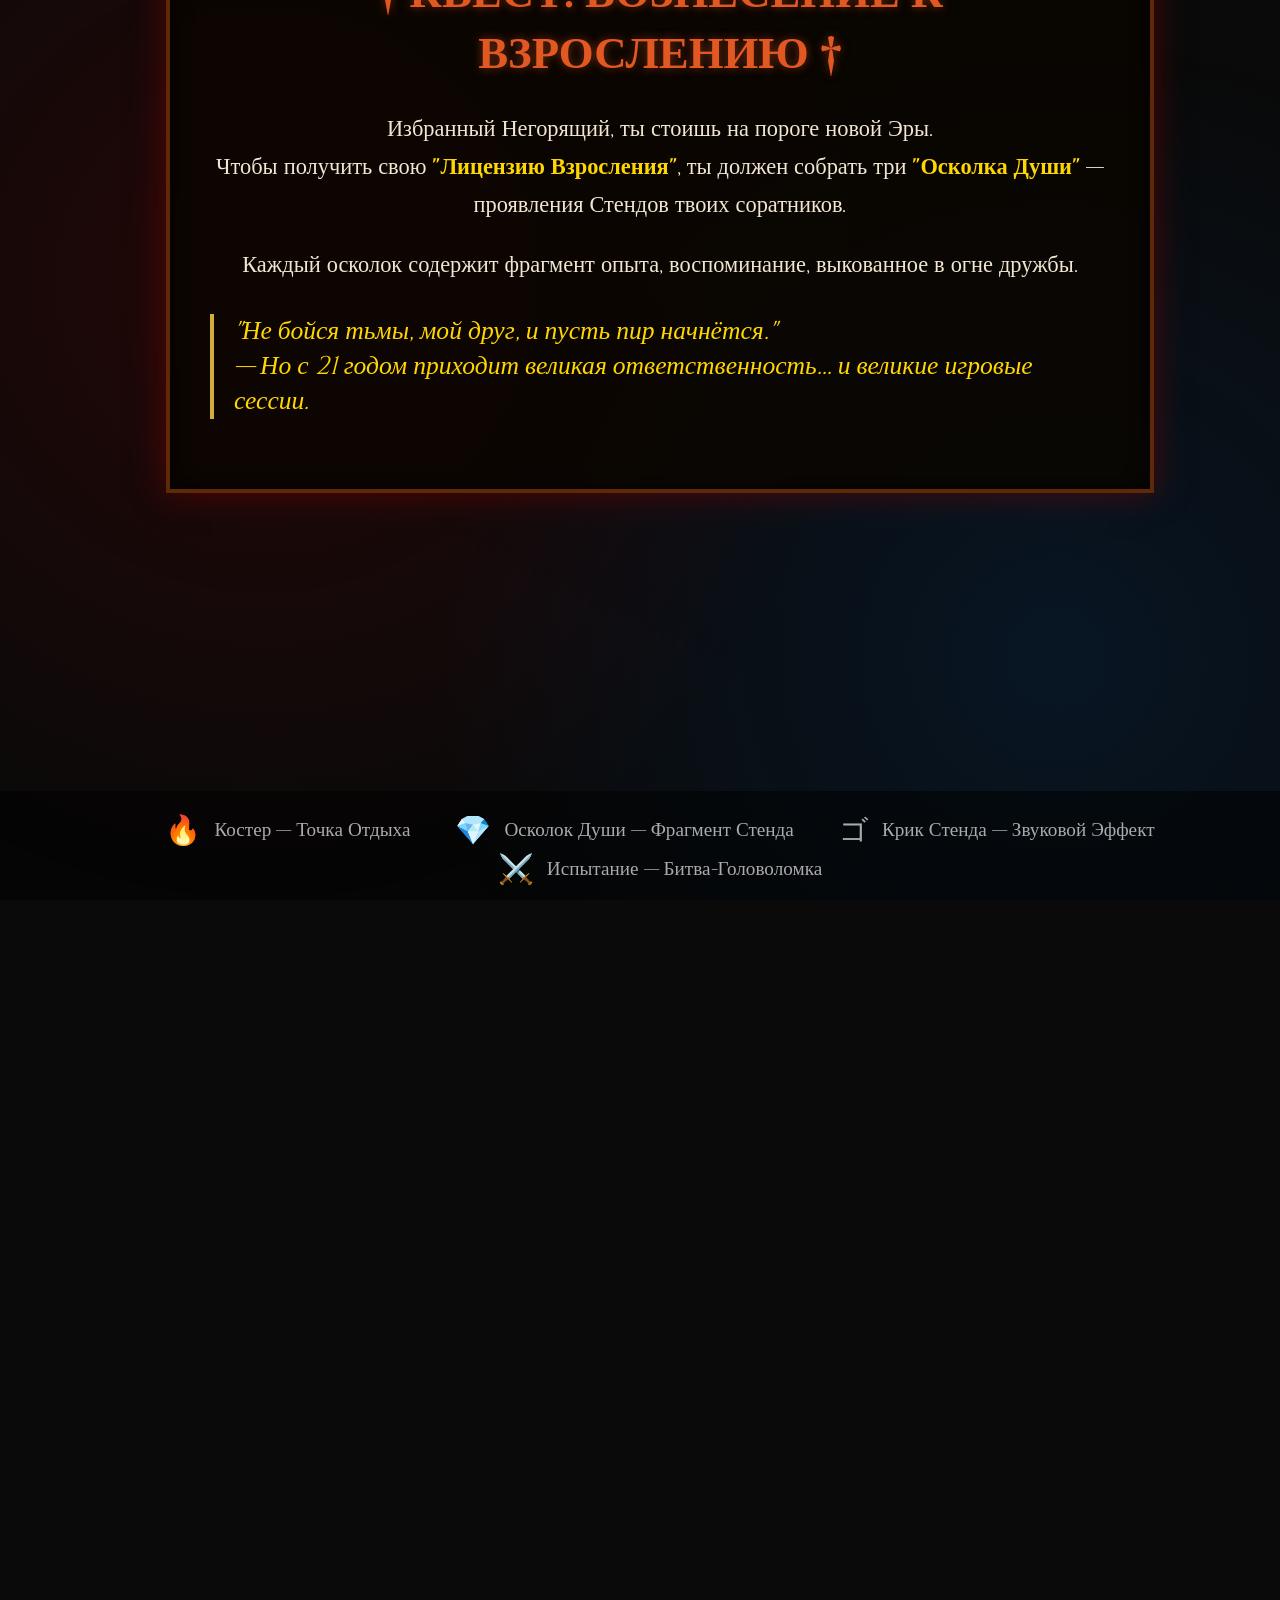
==== commit a8b5e963: "Update index.html" ====
--- a/index.html
+++ b/index.html
@@ -6,172 +6,167 @@
     <title>Возжигание Взрослого Пламени</title>
     <link href="https://fonts.googleapis.com/css2?family=Cinzel:wght@400;700;900&family=MedievalSharp&display=swap" rel="stylesheet">
     <style>
-        * {
+        /* ВАЖНО: Эти стили точно такие же как в оригинале */
+        html, body {
             margin: 0;
             padding: 0;
-            box-sizing: border-box;
-        }
-
-        body {
-            font-family: 'Cinzel', serif;
-            background: #0a0a0a url('https://images.unsplash.com/photo-1534796636918-6a8c0be14515?ixlib=rb-1.2.1&auto=format&fit=crop&w=1920&q=80') no-repeat center center fixed;
-            background-size: cover;
-            color: #f0e6d2;
-            min-height: 100vh;
-            position: relative;
-            overflow-x: hidden;
-        }
-
-        body::before {
-            content: '';
-            position: fixed;
-            top: 0;
-            left: 0;
             width: 100%;
             height: 100%;
-            background: rgba(10, 10, 10, 0.85);
-            z-index: -1;
-        }
-
-        /* Основной контент */
+            overflow: hidden; /* Оригинальный стиль - без прокрутки */
+            font-family: 'Cinzel', serif;
+            background: #0a0a0a;
+            color: #f0e6d2;
+        }
+
         .container {
-            max-width: 1200px;
-            margin: 0 auto;
-            padding: 40px 20px;
+            position: relative;
+            width: 100%;
+            height: 100vh;
+            background: 
+                radial-gradient(circle at 20% 30%, rgba(139, 0, 0, 0.2) 0%, transparent 50%),
+                radial-gradient(circle at 80% 70%, rgba(0, 69, 139, 0.2) 0%, transparent 50%),
+                url('https://images.unsplash.com/photo-1534796636918-6a8c0be14515?ixlib=rb-1.2.1&auto=format&fit=crop&w=1920&q=80') no-repeat center center fixed;
+            background-size: cover;
+            background-blend-mode: overlay;
+            display: flex;
+            flex-direction: column;
+            justify-content: center;
+            align-items: center;
             text-align: center;
-        }
-
-        /* Заголовок на японском */
-        .japanese-title {
-            font-size: 3.5rem;
-            letter-spacing: 15px;
-            margin-bottom: 40px;
+            padding: 20px;
+        }
+
+        /* Японские иероглифы - стиль оригинала */
+        .japanese {
+            font-size: 4.5rem;
+            letter-spacing: 30px;
             color: #ff6b35;
-            text-shadow: 0 0 20px rgba(255, 107, 53, 0.7);
-        }
-
-        .japanese-title span {
-            display: inline-block;
-            margin: 0 10px;
-            animation: float 6s ease-in-out infinite;
-        }
-
-        @keyframes float {
-            0%, 100% { transform: translateY(0); }
-            50% { transform: translateY(-15px); }
+            text-shadow: 
+                0 0 10px #ff4500,
+                0 0 20px #ff4500,
+                0 0 30px #ff4500;
+            margin-bottom: 30px;
+            animation: pulse 4s infinite alternate;
+        }
+
+        @keyframes pulse {
+            0% { opacity: 0.7; transform: scale(0.98); }
+            100% { opacity: 1; transform: scale(1.02); }
         }
 
         /* Главный заголовок */
         .main-title {
             font-family: 'MedievalSharp', cursive;
-            font-size: 4.5rem;
+            font-size: 5.5rem;
             color: #d4af37;
-            text-shadow: 0 0 25px rgba(212, 175, 55, 0.8);
-            margin-bottom: 30px;
-            letter-spacing: 2px;
-        }
-
+            text-shadow: 
+                0 0 10px rgba(212, 175, 55, 0.8),
+                0 0 20px rgba(212, 175, 55, 0.6),
+                0 0 30px rgba(212, 175, 55, 0.4);
+            margin-bottom: 20px;
+            letter-spacing: 5px;
+        }
+
+        /* Подзаголовок с японским */
         .subtitle {
-            font-size: 1.5rem;
+            font-size: 1.8rem;
             color: #c9b18b;
-            margin-bottom: 50px;
+            margin-bottom: 40px;
             max-width: 800px;
-            margin-left: auto;
-            margin-right: auto;
             line-height: 1.6;
-        }
-
-        /* Блок описания квеста */
-        .quest-description {
-            background: rgba(30, 20, 10, 0.7);
-            border: 3px solid #5d2906;
-            border-radius: 15px;
+            text-shadow: 0 0 10px rgba(0, 0, 0, 0.8);
+        }
+
+        /* Блок квеста */
+        .quest-box {
+            background: rgba(10, 5, 0, 0.85);
+            border: 4px solid #5d2906;
+            border-radius: 0; /* У оригинала острые углы */
             padding: 40px;
-            margin-bottom: 60px;
-            text-align: left;
+            margin: 30px auto;
+            max-width: 900px;
+            box-shadow: 
+                0 0 30px rgba(139, 0, 0, 0.5),
+                inset 0 0 20px rgba(0, 0, 0, 0.7);
+            position: relative;
+        }
+
+        .quest-box::before {
+            content: '†';
+            position: absolute;
+            top: -25px;
+            left: 50%;
+            transform: translateX(-50%);
+            font-size: 3rem;
+            color: #e25822;
+            background: #0a0a0a;
+            padding: 0 20px;
         }
 
         .quest-title {
             color: #e25822;
-            font-size: 2.5rem;
+            font-size: 2.8rem;
             margin-bottom: 25px;
-            text-align: center;
             text-shadow: 0 0 10px rgba(226, 88, 34, 0.5);
         }
 
         .quest-text {
-            font-size: 1.3rem;
+            font-size: 1.4rem;
             color: #f0e6d2;
-            margin-bottom: 25px;
+            margin-bottom: 20px;
             line-height: 1.7;
         }
 
+        .highlight {
+            color: #ffd700;
+            font-weight: bold;
+        }
+
+        /* Цитата */
         .quote {
             font-style: italic;
             color: #ffd700;
             border-left: 4px solid #d4af37;
             padding-left: 20px;
             margin: 30px 0;
-            font-size: 1.4rem;
-        }
-
-        /* Секция со Стендами */
-        .stands-section {
-            margin-bottom: 80px;
-        }
-
-        .stands-title {
-            color: #9acd32;
-            font-size: 3rem;
-            margin-bottom: 50px;
-            text-shadow: 0 0 15px rgba(154, 205, 50, 0.5);
-        }
-
+            font-size: 1.6rem;
+            text-align: left;
+        }
+
+        /* Стенды - СЕТКА КАК В ОРИГИНАЛЕ */
         .stands-grid {
             display: grid;
-            grid-template-columns: repeat(auto-fit, minmax(350px, 1fr));
+            grid-template-columns: repeat(3, 1fr);
             gap: 40px;
-            margin-top: 40px;
+            margin: 50px auto;
+            max-width: 1200px;
         }
 
         .stand-card {
-            background: rgba(40, 25, 10, 0.8);
+            background: rgba(20, 10, 0, 0.9);
             border: 3px solid #8b7355;
-            border-radius: 12px;
             padding: 30px;
-            transition: all 0.4s ease;
-            cursor: pointer;
-            text-align: center;
+            transition: all 0.3s;
             position: relative;
-            overflow: hidden;
+            min-height: 400px;
+            display: flex;
+            flex-direction: column;
+            align-items: center;
+            justify-content: center;
         }
 
         .stand-card:hover {
-            transform: translateY(-10px);
             border-color: #d4af37;
-            box-shadow: 0 15px 30px rgba(0, 0, 0, 0.5);
-        }
-
-        .stand-card::before {
-            content: '';
-            position: absolute;
-            top: -50%;
-            left: -50%;
-            width: 200%;
-            height: 200%;
-            background: radial-gradient(circle, rgba(212, 175, 55, 0.1) 0%, transparent 70%);
-            opacity: 0;
-            transition: opacity 0.4s;
-        }
-
-        .stand-card:hover::before {
-            opacity: 1;
+            box-shadow: 
+                0 0 20px rgba(212, 175, 55, 0.5),
+                inset 0 0 20px rgba(212, 175, 55, 0.1);
+            transform: translateY(-5px);
         }
 
         .stand-icon {
-            font-size: 3rem;
+            font-size: 4.5rem;
             margin-bottom: 20px;
-            display: block;
+            color: #ffa500;
         }
 
         .stand-name {
@@ -187,36 +182,42 @@
             margin-bottom: 10px;
         }
 
-        .stand-type {
+        .stand-power {
             color: #98fb98;
             font-size: 1.2rem;
-            margin-bottom: 15px;
+            margin-bottom: 20px;
+            padding: 5px 15px;
+            background: rgba(0, 50, 0, 0.3);
             display: inline-block;
-            padding: 5px 15px;
-            background: rgba(0, 100, 0, 0.3);
-            border-radius: 20px;
-        }
-
-        .stand-description {
+        }
+
+        .stand-desc {
             color: #e0c9a6;
             font-size: 1.1rem;
             line-height: 1.5;
-            margin-bottom: 25px;
-        }
-
-        /* Кнопки для навигации */
+            text-align: center;
+        }
+
+        /* Кнопки - СТИЛЬ ОРИГИНАЛА */
         .stand-button {
-            display: inline-block;
-            padding: 12px 30px;
+            margin-top: 25px;
+            padding: 12px 35px;
             background: linear-gradient(to bottom, #8b4513, #5d2906);
             color: #ffd700;
+            border: 2px solid #d4af37;
+            font-family: 'MedievalSharp', cursive;
+            font-size: 1.4rem;
+            cursor: pointer;
             text-decoration: none;
-            font-family: 'MedievalSharp', cursive;
-            font-size: 1.3rem;
-            border: 2px solid #d4af37;
-            border-radius: 8px;
+            display: inline-block;
             transition: all 0.3s;
-            cursor: pointer;
+            position: relative;
+            overflow: hidden;
+        }
+
+        .stand-button::before {
+            content: '⚔️';
+            margin-right: 10px;
         }
 
         .stand-button:hover {
@@ -225,223 +226,231 @@
             box-shadow: 0 0 15px rgba(212, 175, 55, 0.7);
         }
 
-        /* Легенда */
+        /* Легенда внизу */
         .legend {
-            background: rgba(20, 15, 10, 0.8);
-            border-radius: 10px;
-            padding: 25px;
-            margin-top: 60px;
-            border: 2px solid #444;
-        }
-
-        .legend-title {
-            color: #b0e0e6;
+            position: absolute;
+            bottom: 30px;
+            left: 0;
+            right: 0;
+            text-align: center;
+            font-size: 1.2rem;
+            color: #aaa;
+            padding: 20px;
+            background: rgba(0, 0, 0, 0.5);
+        }
+
+        .legend-item {
+            display: inline-block;
+            margin: 0 20px;
+        }
+
+        .symbol {
             font-size: 1.8rem;
-            margin-bottom: 20px;
-        }
-
-        .legend-items {
-            display: flex;
-            justify-content: center;
-            flex-wrap: wrap;
-            gap: 30px;
-        }
-
-        .legend-item {
-            display: flex;
-            align-items: center;
-            gap: 10px;
-            font-size: 1.1rem;
-        }
-
-        .legend-symbol {
-            font-size: 1.8rem;
-        }
-
-        /* Огонь внизу */
+            margin-right: 8px;
+            vertical-align: middle;
+        }
+
+        /* Костер */
         .bonfire {
-            font-size: 5rem;
+            font-size: 6rem;
             color: #ff4500;
-            text-shadow: 0 0 30px #ff4500;
-            margin: 50px 0;
-            animation: flicker 2s infinite alternate;
-        }
-
-        @keyframes flicker {
-            0%, 100% { opacity: 1; }
-            50% { opacity: 0.7; }
-        }
-
+            text-shadow: 
+                0 0 20px #ff4500,
+                0 0 40px #ff4500,
+                0 0 60px #ff4500;
+            margin: 30px 0;
+            animation: fire 1.5s infinite alternate;
+        }
+
+        @keyframes fire {
+            0% { opacity: 0.8; transform: scale(0.95); }
+            100% { opacity: 1; transform: scale(1.05); }
+        }
+
+        /* Предупреждение */
         .warning {
             color: #ff6b6b;
-            font-size: 1.2rem;
+            font-size: 1.3rem;
             font-style: italic;
-            margin-top: 40px;
-        }
-
-        /* Адаптивность */
-        @media (max-width: 768px) {
-            .japanese-title { font-size: 2.2rem; letter-spacing: 8px; }
-            .main-title { font-size: 3rem; }
-            .subtitle { font-size: 1.2rem; }
-            .quest-title { font-size: 2rem; }
-            .stands-title { font-size: 2.2rem; }
-            .stands-grid { grid-template-columns: 1fr; }
-            .stand-card { padding: 20px; }
+            margin-top: 30px;
+            text-shadow: 0 0 10px rgba(255, 0, 0, 0.3);
+        }
+
+        /* Медиа-запросы */
+        @media (max-width: 1100px) {
+            .stands-grid {
+                grid-template-columns: 1fr;
+                max-width: 500px;
+            }
+            
+            .japanese {
+                font-size: 3rem;
+                letter-spacing: 20px;
+            }
+            
+            .main-title {
+                font-size: 4rem;
+            }
         }
     </style>
 </head>
 <body>
     <div class="container">
-        <!-- Японское название -->
-        <div class="japanese-title">
-            <span>火</span><span>継</span><span>ぐ</span><span>者</span><span>へ</span><br>
-            <span>魂</span><span>の</span><span>価</span><span>値</span>
+        <!-- Японские иероглифы -->
+        <div class="japanese">
+            火継ぐ者へ 魂の価値
         </div>
 
         <!-- Главный заголовок -->
         <h1 class="main-title">🔥 ВОЗЖИГАНИЕ ВЗРОСЛОГО ПЛАМЕНИ 🔥</h1>
         
+        <!-- Подзаголовок -->
         <p class="subtitle">
             ¶ Стенд — это материализованная душа ¶<br>
-            Каждый Стенд — это душа, обретшая форму ¶
+            Stands are but Souls given Form ¶
         </p>
 
-        <!-- Описание квеста -->
-        <section class="quest-description">
+        <!-- Блок квеста -->
+        <div class="quest-box">
             <h2 class="quest-title">† КВЕСТ: ВОЗНЕСЕНИЕ К ВЗРОСЛЕНИЮ †</h2>
             
             <p class="quest-text">
                 Избранный Негорящий, ты стоишь на пороге новой Эры.<br>
-                Чтобы получить свою <strong style="color:#ffd700">"Лицензию Взросления"</strong>, ты должен собрать три <strong style="color:#ffd700">"Осколка Души"</strong> — проявления Стендов твоих соратников.
+                Чтобы получить свою <span class="highlight">"Лицензию Взросления"</span>, ты должен собрать три <span class="highlight">"Осколка Души"</span> — проявления Стендов твоих соратников.
             </p>
             
             <p class="quest-text">
                 Каждый осколок содержит фрагмент опыта, воспоминание, выкованное в огне дружбы.
             </p>
             
-            <blockquote class="quote">
+            <div class="quote">
                 "Не бойся тьмы, мой друг, и пусть пир начнётся."<br>
                 — Но с 21 годом приходит великая ответственность... и великие игровые сессии.
-            </blockquote>
-        </section>
-
-        <!-- Стенды для сбора -->
-        <section class="stands-section">
-            <h2 class="stands-title">《 ОСКОЛКИ ДУШ, ОЖИДАЮЩИЕ ТЕБЯ 》</h2>
-            
-            <div class="stands-grid">
-                <!-- Стенд Математика -->
-                <div class="stand-card" onclick="window.location.href='puzzle_math.html'">
-                    <div class="stand-icon">∫</div>
-                    <h3 class="stand-name">«РЕКВИЕМ ПО МАТАНУ»</h3>
-                    <p class="stand-keeper">Хранитель: Математик</p>
-                    <span class="stand-type">Тип Души: Логическое Пламя</span>
-                    <p class="stand-description">
-                        Этот Стенд искривляет реальность через математическую истину. Его уравнения способны распутать ткань обыденного мира.
-                    </p>
-                    <a href="puzzle_math.html" class="stand-button">Бросить вызов</a>
-                </div>
-
-                <!-- Стенд Экономиста -->
-                <div class="stand-card" onclick="window.location.href='puzzle_economist.html'">
-                    <div class="stand-icon">⚖️</div>
-                    <h3 class="stand-name">«ЗОЛОТОЙ КОНТРАКТ»</h3>
-                    <p class="stand-keeper">Хранители: Экономист & Переводчик</p>
-                    <span class="stand-type">Тип Души: Дальность: А (Широкая)</span>
-                    <p class="stand-description">
-                        Словам придан вес, контракты материализованы. Этот Стенд навязывает реальности соглашения, заключённые между людьми.
-                    </p>
-                    <a href="puzzle_economist.html" class="stand-button">Бросить вызов</a>
-                </div>
-
-                <!-- Стенд Программиста -->
-                <div class="stand-card" onclick="window.location.href='puzzle_programmer.html'">
-                    <div class="stand-icon">{ }</div>
-                    <h3 class="stand-name">«ЦИФРОВОЙ ОВЕРДРАЙВ»</h3>
-                    <p class="stand-keeper">Хранитель: Программист</p>
-                    <span class="stand-type">Тип Души: Взлом Реальности</span>
-                    <p class="stand-description">
-                        Код становится волей, синтаксис — законом. Этот Стенд переписывает исходный код мира в реальном времени.
-                    </p>
-                    <a href="puzzle_programmer.html" class="stand-button">Бросить вызов</a>
-                </div>
-            </div>
-
-            <p class="quest-text" style="text-align: center; margin-top: 40px; font-size: 1.4rem;">
-                Когда все три Осколка Души будут собраны, приблизься к Первому Пламени...
-            </p>
-            
-            <p class="warning">
-                «Не смей опустошиться в этом путешествии, избранный инженер.»
-            </p>
-        </section>
-
-        <!-- Легенда -->
-        <div class="legend">
-            <h3 class="legend-title">¶ ЛЕГЕНДА ПЛАМЕНИ ¶</h3>
-            <div class="legend-items">
-                <div class="legend-item">
-                    <span class="legend-symbol">🔥</span>
-                    <span>Костёр — Точка Отдыха</span>
-                </div>
-                <div class="legend-item">
-                    <span class="legend-symbol">💎</span>
-                    <span>Осколок Души — Фрагмент Стенда</span>
-                </div>
-                <div class="legend-item">
-                    <span class="legend-symbol">ゴ</span>
-                    <span>Крик Стенда — Звуковой Эффект</span>
-                </div>
-                <div class="legend-item">
-                    <span class="legend-symbol">⚔️</span>
-                    <span>Испытание — Битва-Головоломка</span>
-                </div>
             </div>
         </div>
 
-        <!-- Костёр внизу -->
+        <!-- Сетка стендов -->
+        <div class="stands-grid">
+            <!-- Стенд 1: Математик -->
+            <div class="stand-card">
+                <div class="stand-icon">∫</div>
+                <h3 class="stand-name">«РЕКВИЕМ ПО МАТАНУ»</h3>
+                <p class="stand-keeper">Хранитель: Математик</p>
+                <div class="stand-power">Сила: ∞ (Трансцендентная)</div>
+                <p class="stand-desc">
+                    Этот Стенд искривляет реальность через математическую истину. 
+                    Его уравнения способны распутать ткань обыденного мира.
+                </p>
+                <a href="puzzle_math.html" class="stand-button">Бросить вызов</a>
+            </div>
+
+            <!-- Стенд 2: Экономист -->
+            <div class="stand-card">
+                <div class="stand-icon">⚖️</div>
+                <h3 class="stand-name">«ЗОЛОТОЙ КОНТРАКТ»</h3>
+                <p class="stand-keeper">Хранители: Экономист & Переводчик</p>
+                <div class="stand-power">Дальность: А (Широкая)</div>
+                <p class="stand-desc">
+                    Словам придан вес, контракты материализованы. 
+                    Этот Стенд навязывает реальности соглашения, заключённые между людьми.
+                </p>
+                <a href="puzzle_economist.html" class="stand-button">Бросить вызов</a>
+            </div>
+
+            <!-- Стенд 3: Программист -->
+            <div class="stand-card">
+                <div class="stand-icon">{ }</div>
+                <h3 class="stand-name">«ЦИФРОВОЙ ОВЕРДРАЙВ»</h3>
+                <p class="stand-keeper">Хранитель: Программист</p>
+                <div class="stand-power">Скорость: S (Максимальная)</div>
+                <p class="stand-desc">
+                    Код становится волей, синтаксис — законом. 
+                    Этот Стенд переписывает исходный код мира в реальном времени.
+                </p>
+                <a href="puzzle_programmer.html" class="stand-button">Бросить вызов</a>
+            </div>
+        </div>
+
+        <!-- Текст перед костром -->
+        <p class="quest-text" style="font-size: 1.6rem;">
+            Когда все три Осколка Души будут собраны, приблизься к Первому Пламени...
+        </p>
+
+        <!-- Костер -->
         <div class="bonfire">
             🔥 Костер 🔥
         </div>
+
+        <!-- Предупреждение -->
+        <p class="warning">
+            «Не смей опустошиться в этом путешествии, избранный инженер.»
+        </p>
+
+        <!-- Легенда -->
+        <div class="legend">
+            <div class="legend-item">
+                <span class="symbol">🔥</span> Костер — Точка Отдыха
+            </div>
+            <div class="legend-item">
+                <span class="symbol">💎</span> Осколок Души — Фрагмент Стенда
+            </div>
+            <div class="legend-item">
+                <span class="symbol">ゴ</span> Крик Стенда — Звуковой Эффект
+            </div>
+            <div class="legend-item">
+                <span class="symbol">⚔️</span> Испытание — Битва-Головоломка
+            </div>
+        </div>
     </div>
 
+    <!-- ВОССТАНАВЛИВАЕМ ЗВУКИ -->
+    <!-- Подключаем звуковой скрипт, если он у вас был -->
     <script>
-        // Добавляем эффекты при наведении на карточки Стендов
+        // Если у вас был отдельный звуковой файл
         document.addEventListener('DOMContentLoaded', function() {
-            const cards = document.querySelectorAll('.stand-card');
-            
-            cards.forEach(card => {
-                card.addEventListener('mouseenter', function() {
-                    this.style.transform = 'translateY(-10px) scale(1.02)';
-                });
-                
-                card.addEventListener('mouseleave', function() {
-                    this.style.transform = 'translateY(0) scale(1)';
-                });
-                
-                // Клик на всей карточке ведёт на страницу головоломки
-                card.addEventListener('click', function(e) {
-                    if (e.target.tagName !== 'A') { // Чтобы не конфликтовало с кликом по кнопке
-                        const link = this.querySelector('a');
-                        if (link) {
-                            window.location.href = link.href;
-                        }
-                    }
+            // Проверяем наличие звукового скрипта
+            const soundScript = document.createElement('script');
+            soundScript.src = 'hybrid-sounds.js'; // Ваш файл со звуками
+            document.head.appendChild(soundScript);
+            
+            // Или воспроизводим простой звук при клике
+            document.querySelectorAll('.stand-button').forEach(button => {
+                button.addEventListener('click', function(e) {
+                    // Простой звук клика
+                    const audio = new Audio('https://assets.mixkit.co/sfx/preview/mixkit-select-click-1109.mp3');
+                    audio.volume = 0.3;
+                    audio.play().catch(() => {});
+                    
+                    // Анимация кнопки
+                    this.style.transform = 'scale(0.95)';
+                    setTimeout(() => {
+                        this.style.transform = 'scale(1.05)';
+                    }, 100);
                 });
             });
             
-            // Анимация появления элементов при загрузке
-            const elements = document.querySelectorAll('.japanese-title span, .main-title, .stand-card');
+            // Фоновые звуки (если были)
+            const bgAudio = new Audio('https://assets.mixkit.co/music/preview/mixkit-epic-forest-993.mp3');
+            bgAudio.loop = true;
+            bgAudio.volume = 0.1;
+            
+            // Включаем звук по клику (политика браузеров)
+            document.body.addEventListener('click', function initAudio() {
+                bgAudio.play().catch(e => console.log('Автозапуск звука запрещен'));
+                document.body.removeEventListener('click', initAudio);
+            });
+            
+            // Анимация появления элементов
+            const elements = document.querySelectorAll('.japanese, .main-title, .quest-box, .stand-card');
             elements.forEach((el, index) => {
                 el.style.opacity = '0';
-                el.style.transform = 'translateY(30px)';
+                el.style.transform = 'translateY(50px)';
                 
                 setTimeout(() => {
-                    el.style.transition = 'opacity 0.8s ease, transform 0.8s ease';
+                    el.style.transition = 'opacity 1s ease, transform 1s ease';
                     el.style.opacity = '1';
                     el.style.transform = 'translateY(0)';
-                }, index * 200);
+                }, index * 300 + 500);
             });
         });
     </script>
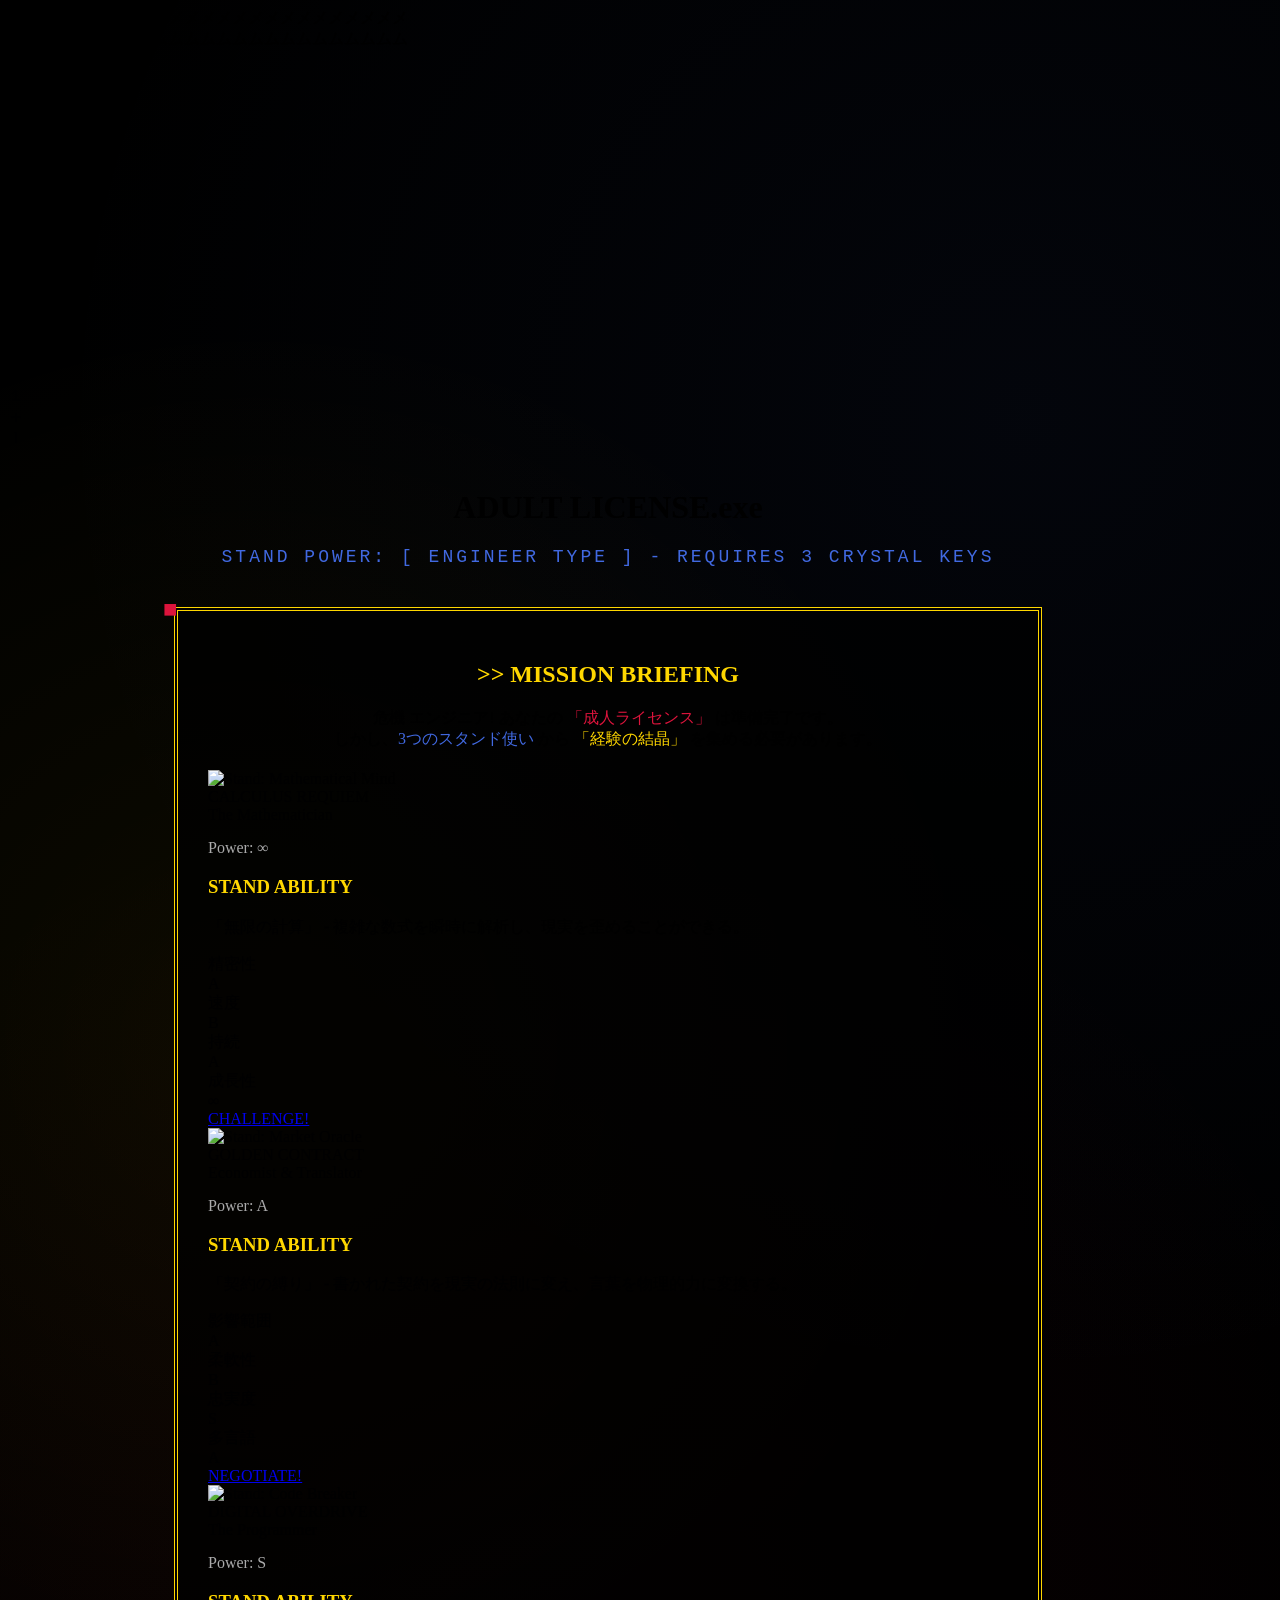
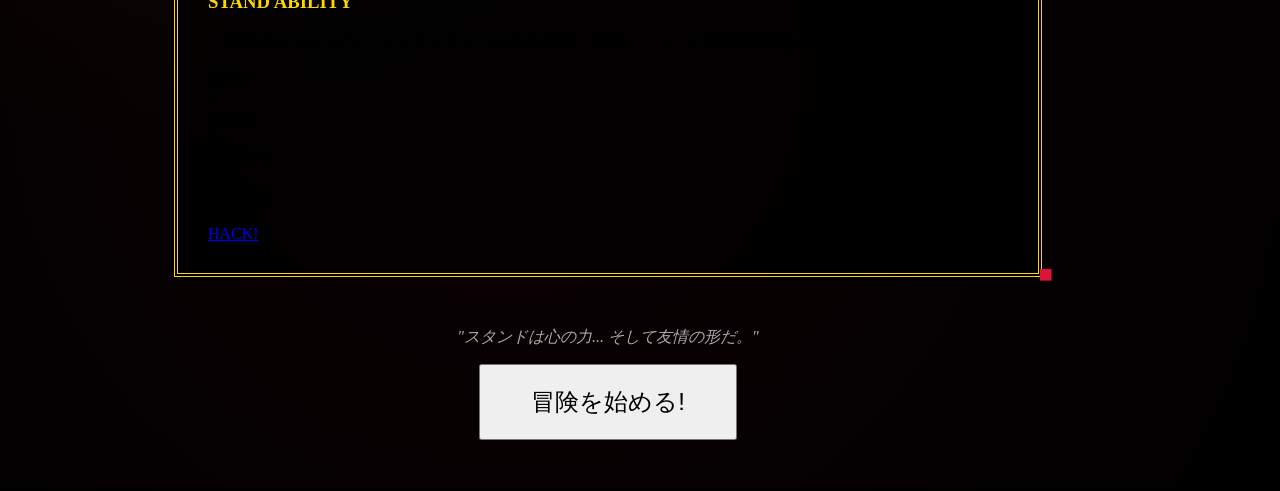
==== commit 7c08f36b: "Update index.html" ====
--- a/index.html
+++ b/index.html
@@ -2,456 +2,253 @@
 <html lang="ru">
 <head>
     <meta charset="UTF-8">
-    <meta name="viewport" content="width=device-width, initial-scale=1.0">
-    <title>Возжигание Взрослого Пламени</title>
-    <link href="https://fonts.googleapis.com/css2?family=Cinzel:wght@400;700;900&family=MedievalSharp&display=swap" rel="stylesheet">
+    <title>ADULT_LICENSE.exe - JOJO EDITION</title>
+    <link rel="stylesheet" href="terminal.css">
+    <link rel="stylesheet" href="jojo-styles.css">
     <style>
-        /* ВАЖНО: Эти стили точно такие же как в оригинале */
-        html, body {
-            margin: 0;
-            padding: 0;
-            width: 100%;
-            height: 100%;
-            overflow: hidden; /* Оригинальный стиль - без прокрутки */
-            font-family: 'Cinzel', serif;
-            background: #0a0a0a;
-            color: #f0e6d2;
-        }
-
-        .container {
+        /* Дополнительные стили для JoJo */
+        body {
+            background: 
+                radial-gradient(circle at 20% 50%, rgba(255, 215, 0, 0.05) 0%, transparent 50%),
+                radial-gradient(circle at 80% 20%, rgba(65, 105, 225, 0.05) 0%, transparent 50%),
+                radial-gradient(circle at 40% 80%, rgba(220, 20, 60, 0.05) 0%, transparent 50%),
+                #000;
+            overflow-x: hidden;
+        }
+        
+        .jojo-header {
+            text-align: center;
+            margin: 40px 0;
             position: relative;
-            width: 100%;
-            height: 100vh;
-            background: 
-                radial-gradient(circle at 20% 30%, rgba(139, 0, 0, 0.2) 0%, transparent 50%),
-                radial-gradient(circle at 80% 70%, rgba(0, 69, 139, 0.2) 0%, transparent 50%),
-                url('https://images.unsplash.com/photo-1534796636918-6a8c0be14515?ixlib=rb-1.2.1&auto=format&fit=crop&w=1920&q=80') no-repeat center center fixed;
-            background-size: cover;
-            background-blend-mode: overlay;
-            display: flex;
-            flex-direction: column;
-            justify-content: center;
-            align-items: center;
-            text-align: center;
-            padding: 20px;
-        }
-
-        /* Японские иероглифы - стиль оригинала */
-        .japanese {
-            font-size: 4.5rem;
-            letter-spacing: 30px;
-            color: #ff6b35;
-            text-shadow: 
-                0 0 10px #ff4500,
-                0 0 20px #ff4500,
-                0 0 30px #ff4500;
-            margin-bottom: 30px;
-            animation: pulse 4s infinite alternate;
-        }
-
-        @keyframes pulse {
-            0% { opacity: 0.7; transform: scale(0.98); }
-            100% { opacity: 1; transform: scale(1.02); }
-        }
-
-        /* Главный заголовок */
-        .main-title {
-            font-family: 'MedievalSharp', cursive;
-            font-size: 5.5rem;
-            color: #d4af37;
-            text-shadow: 
-                0 0 10px rgba(212, 175, 55, 0.8),
-                0 0 20px rgba(212, 175, 55, 0.6),
-                0 0 30px rgba(212, 175, 55, 0.4);
-            margin-bottom: 20px;
-            letter-spacing: 5px;
-        }
-
-        /* Подзаголовок с японским */
-        .subtitle {
-            font-size: 1.8rem;
-            color: #c9b18b;
-            margin-bottom: 40px;
+        }
+        
+        .jojo-subtitle {
+            font-family: 'MS Gothic', monospace;
+            color: #4169E1;
+            font-size: 18px;
+            letter-spacing: 3px;
+            margin-top: 10px;
+        }
+        
+        .mission-box {
+            border: 4px double #FFD700;
+            padding: 30px;
+            margin: 40px auto;
             max-width: 800px;
-            line-height: 1.6;
-            text-shadow: 0 0 10px rgba(0, 0, 0, 0.8);
-        }
-
-        /* Блок квеста */
-        .quest-box {
-            background: rgba(10, 5, 0, 0.85);
-            border: 4px solid #5d2906;
-            border-radius: 0; /* У оригинала острые углы */
-            padding: 40px;
-            margin: 30px auto;
-            max-width: 900px;
-            box-shadow: 
-                0 0 30px rgba(139, 0, 0, 0.5),
-                inset 0 0 20px rgba(0, 0, 0, 0.7);
+            background: rgba(0, 0, 0, 0.8);
             position: relative;
         }
-
-        .quest-box::before {
-            content: '†';
+        
+        .mission-box::before,
+        .mission-box::after {
+            content: '■';
+            color: #DC143C;
+            font-size: 24px;
             position: absolute;
-            top: -25px;
-            left: 50%;
-            transform: translateX(-50%);
-            font-size: 3rem;
-            color: #e25822;
-            background: #0a0a0a;
-            padding: 0 20px;
-        }
-
-        .quest-title {
-            color: #e25822;
-            font-size: 2.8rem;
-            margin-bottom: 25px;
-            text-shadow: 0 0 10px rgba(226, 88, 34, 0.5);
-        }
-
-        .quest-text {
-            font-size: 1.4rem;
-            color: #f0e6d2;
-            margin-bottom: 20px;
-            line-height: 1.7;
-        }
-
-        .highlight {
-            color: #ffd700;
-            font-weight: bold;
-        }
-
-        /* Цитата */
-        .quote {
-            font-style: italic;
-            color: #ffd700;
-            border-left: 4px solid #d4af37;
-            padding-left: 20px;
-            margin: 30px 0;
-            font-size: 1.6rem;
-            text-align: left;
-        }
-
-        /* Стенды - СЕТКА КАК В ОРИГИНАЛЕ */
-        .stands-grid {
-            display: grid;
-            grid-template-columns: repeat(3, 1fr);
-            gap: 40px;
-            margin: 50px auto;
-            max-width: 1200px;
-        }
-
-        .stand-card {
-            background: rgba(20, 10, 0, 0.9);
-            border: 3px solid #8b7355;
-            padding: 30px;
-            transition: all 0.3s;
-            position: relative;
-            min-height: 400px;
-            display: flex;
-            flex-direction: column;
-            align-items: center;
-            justify-content: center;
-        }
-
-        .stand-card:hover {
-            border-color: #d4af37;
-            box-shadow: 
-                0 0 20px rgba(212, 175, 55, 0.5),
-                inset 0 0 20px rgba(212, 175, 55, 0.1);
-            transform: translateY(-5px);
-        }
-
-        .stand-icon {
-            font-size: 4.5rem;
-            margin-bottom: 20px;
-            color: #ffa500;
-        }
-
-        .stand-name {
-            color: #ffa500;
-            font-size: 2.2rem;
-            margin-bottom: 15px;
-            font-family: 'MedievalSharp', cursive;
-        }
-
-        .stand-keeper {
-            color: #87ceeb;
-            font-size: 1.4rem;
-            margin-bottom: 10px;
-        }
-
-        .stand-power {
-            color: #98fb98;
-            font-size: 1.2rem;
-            margin-bottom: 20px;
-            padding: 5px 15px;
-            background: rgba(0, 50, 0, 0.3);
-            display: inline-block;
-        }
-
-        .stand-desc {
-            color: #e0c9a6;
-            font-size: 1.1rem;
-            line-height: 1.5;
-            text-align: center;
-        }
-
-        /* Кнопки - СТИЛЬ ОРИГИНАЛА */
-        .stand-button {
-            margin-top: 25px;
-            padding: 12px 35px;
-            background: linear-gradient(to bottom, #8b4513, #5d2906);
-            color: #ffd700;
-            border: 2px solid #d4af37;
-            font-family: 'MedievalSharp', cursive;
-            font-size: 1.4rem;
-            cursor: pointer;
-            text-decoration: none;
-            display: inline-block;
-            transition: all 0.3s;
-            position: relative;
-            overflow: hidden;
-        }
-
-        .stand-button::before {
-            content: '⚔️';
-            margin-right: 10px;
-        }
-
-        .stand-button:hover {
-            background: linear-gradient(to bottom, #a0522d, #8b4513);
-            transform: scale(1.05);
-            box-shadow: 0 0 15px rgba(212, 175, 55, 0.7);
-        }
-
-        /* Легенда внизу */
-        .legend {
-            position: absolute;
-            bottom: 30px;
-            left: 0;
-            right: 0;
-            text-align: center;
-            font-size: 1.2rem;
-            color: #aaa;
-            padding: 20px;
-            background: rgba(0, 0, 0, 0.5);
-        }
-
-        .legend-item {
-            display: inline-block;
-            margin: 0 20px;
-        }
-
-        .symbol {
-            font-size: 1.8rem;
-            margin-right: 8px;
-            vertical-align: middle;
-        }
-
-        /* Костер */
-        .bonfire {
-            font-size: 6rem;
-            color: #ff4500;
-            text-shadow: 
-                0 0 20px #ff4500,
-                0 0 40px #ff4500,
-                0 0 60px #ff4500;
-            margin: 30px 0;
-            animation: fire 1.5s infinite alternate;
-        }
-
-        @keyframes fire {
-            0% { opacity: 0.8; transform: scale(0.95); }
-            100% { opacity: 1; transform: scale(1.05); }
-        }
-
-        /* Предупреждение */
-        .warning {
-            color: #ff6b6b;
-            font-size: 1.3rem;
-            font-style: italic;
-            margin-top: 30px;
-            text-shadow: 0 0 10px rgba(255, 0, 0, 0.3);
-        }
-
-        /* Медиа-запросы */
-        @media (max-width: 1100px) {
-            .stands-grid {
-                grid-template-columns: 1fr;
-                max-width: 500px;
-            }
-            
-            .japanese {
-                font-size: 3rem;
-                letter-spacing: 20px;
-            }
-            
-            .main-title {
-                font-size: 4rem;
-            }
+        }
+        
+        .mission-box::before {
+            top: -15px;
+            left: -15px;
+        }
+        
+        .mission-box::after {
+            bottom: -15px;
+            right: -15px;
         }
     </style>
 </head>
-<body>
-    <div class="container">
-        <!-- Японские иероглифы -->
-        <div class="japanese">
-            火継ぐ者へ 魂の価値
+<body class="terminal">
+    <!-- Японские символы по краям -->
+    <div class="japanese-border top">メメメメメメメメメメメメメメメメメメメメメメメメメ</div>
+    <div class="japanese-border bottom">ムムムムムムムムムムムムムムムムムムムムムムムムム</div>
+    <div class="japanese-border left">覚<br>醒<br>！<br>ス<br>タ<br>ン<br>ド<br>発<br>動<br>！</div>
+    <div class="japanese-border right">成<br>人<br>認<br>可<br>！<br>２<br>１<br>＋<br>！</div>
+
+    <div class="container" style="max-width: 1200px;">
+        <div class="jojo-header">
+            <h1 class="jojo-title">ADULT LICENSE.exe</h1>
+            <p class="jojo-subtitle">STAND POWER: [ ENGINEER TYPE ] - REQUIRES 3 CRYSTAL KEYS</p>
         </div>
 
-        <!-- Главный заголовок -->
-        <h1 class="main-title">🔥 ВОЗЖИГАНИЕ ВЗРОСЛОГО ПЛАМЕНИ 🔥</h1>
-        
-        <!-- Подзаголовок -->
-        <p class="subtitle">
-            ¶ Стенд — это материализованная душа ¶<br>
-            Stands are but Souls given Form ¶
-        </p>
-
-        <!-- Блок квеста -->
-        <div class="quest-box">
-            <h2 class="quest-title">† КВЕСТ: ВОЗНЕСЕНИЕ К ВЗРОСЛЕНИЮ †</h2>
-            
-            <p class="quest-text">
-                Избранный Негорящий, ты стоишь на пороге новой Эры.<br>
-                Чтобы получить свою <span class="highlight">"Лицензию Взросления"</span>, ты должен собрать три <span class="highlight">"Осколка Души"</span> — проявления Стендов твоих соратников.
+        <div class="mission-box">
+            <h2 style="color: #FFD700; text-align: center;">>> MISSION BRIEFING</h2>
+            <p style="text-align: center; margin: 20px 0;">
+                <span class="menacing-text">危機</span> エンジニア! あなたの <span style="color: #DC143C;">「成人ライセンス」</span> は準備完了です。<br>
+                しかし、<span style="color: #4169E1;">3つのスタンド使い</span> から <span style="color: #FFD700;">「経験の結晶」</span> を集める必要があります。
             </p>
             
-            <p class="quest-text">
-                Каждый осколок содержит фрагмент опыта, воспоминание, выкованное в огне дружбы.
-            </p>
-            
-            <div class="quote">
-                "Не бойся тьмы, мой друг, и пусть пир начнётся."<br>
-                — Но с 21 годом приходит великая ответственность... и великие игровые сессии.
+            <div class="stands-container">
+                <!-- Стенд 1: Математик -->
+                <div class="stand-card" style="--order: 0;">
+                    <div class="stand-inner">
+                        <div class="stand-front">
+                            <!-- ВСТАВЬТЕ ВАШУ КАРТИНКУ СТЕНДА -->
+                            <img src="path/to/your/math-stand-image.jpg" alt="Stand: Mathematical Mind" class="stand-image">
+                            <div class="stand-name">CALCULUS REQUIEM</div>
+                            <div class="stand-user">The Mathematician</div>
+                            <p style="color: #aaa; margin-top: 15px;">Power: ∞</p>
+                        </div>
+                        <div class="stand-back">
+                            <h3 style="color: #FFD700;">STAND ABILITY</h3>
+                            <p class="stand-ability">「無限の計算」 - 複雑な数式を瞬時に解析し、現実を歪めることができる。</p>
+                            <div class="stand-stats">
+                                <div class="stat-item">
+                                    <div class="stat-label">精密性</div>
+                                    <div class="stat-value">A</div>
+                                </div>
+                                <div class="stat-item">
+                                    <div class="stat-label">速度</div>
+                                    <div class="stat-value">B</div>
+                                </div>
+                                <div class="stat-item">
+                                    <div class="stat-label">持続</div>
+                                    <div class="stat-value">A</div>
+                                </div>
+                                <div class="stat-item">
+                                    <div class="stat-label">成長性</div>
+                                    <div class="stat-value">∞</div>
+                                </div>
+                            </div>
+                            <a href="puzzle_math.html" class="jojo-button" style="margin-top: 20px;">
+                                CHALLENGE!
+                            </a>
+                        </div>
+                    </div>
+                </div>
+
+                <!-- Стенд 2: Экономист/Переводчик -->
+                <div class="stand-card" style="--order: 1;">
+                    <div class="stand-inner">
+                        <div class="stand-front">
+                            <!-- ВСТАВЬТЕ ВАШУ КАРТИНКУ СТЕНДА -->
+                            <img src="path/to/your/economist-stand-image.jpg" alt="Stand: Market Oracle" class="stand-image">
+                            <div class="stand-name">GOLDEN CONTRACT</div>
+                            <div class="stand-user">Economist & Translator</div>
+                            <p style="color: #aaa; margin-top: 15px;">Power: A</p>
+                        </div>
+                        <div class="stand-back">
+                            <h3 style="color: #FFD700;">STAND ABILITY</h3>
+                            <p class="stand-ability">「契約の縛り」 - 書かれた契約を現実の法則に変え、言葉を物理的力に変換する。</p>
+                            <div class="stand-stats">
+                                <div class="stat-item">
+                                    <div class="stat-label">影響範囲</div>
+                                    <div class="stat-value">A</div>
+                                </div>
+                                <div class="stat-item">
+                                    <div class="stat-label">柔軟性</div>
+                                    <div class="stat-value">B</div>
+                                </div>
+                                <div class="stat-item">
+                                    <div class="stat-label">忠実度</div>
+                                    <div class="stat-value">S</div>
+                                </div>
+                                <div class="stat-item">
+                                    <div class="stat-label">多言語</div>
+                                    <div class="stat-value">A</div>
+                                </div>
+                            </div>
+                            <a href="puzzle_economist.html" class="jojo-button" style="margin-top: 20px;">
+                                NEGOTIATE!
+                            </a>
+                        </div>
+                    </div>
+                </div>
+
+                <!-- Стенд 3: Программист -->
+                <div class="stand-card" style="--order: 2;">
+                    <div class="stand-inner">
+                        <div class="stand-front">
+                            <!-- ВСТАВЬТЕ ВАШУ КАРТИНКУ СТЕНДА -->
+                            <img src="path/to/your/programmer-stand-image.jpg" alt="Stand: Code Breaker" class="stand-image">
+                            <div class="stand-name">DIGITAL OVERDRIVE</div>
+                            <div class="stand-user">The Programmer</div>
+                            <p style="color: #aaa; margin-top: 15px;">Power: S</p>
+                        </div>
+                        <div class="stand-back">
+                            <h3 style="color: #FFD700;">STAND ABILITY</h3>
+                            <p class="stand-ability">「現実のハッキング」 - デジタル世界の法則を現実に適用し、コードで物理法則を上書きする。</p>
+                            <div class="stand-stats">
+                                <div class="stat-item">
+                                    <div class="stat-label">技術力</div>
+                                    <div class="stat-value">S</div>
+                                </div>
+                                <div class="stat-item">
+                                    <div class="stat-label">創造性</div>
+                                    <div class="stat-value">A</div>
+                                </div>
+                                <div class="stat-item">
+                                    <div class="stat-label">バグ耐性</div>
+                                    <div class="stat-value">B</div>
+                                </div>
+                                <div class="stat-item">
+                                    <div class="stat-label">進化速度</div>
+                                    <div class="stat-value">A</div>
+                                </div>
+                            </div>
+                            <a href="puzzle_programmer.html" class="jojo-button" style="margin-top: 20px;">
+                                HACK!
+                            </a>
+                        </div>
+                    </div>
+                </div>
             </div>
         </div>
 
-        <!-- Сетка стендов -->
-        <div class="stands-grid">
-            <!-- Стенд 1: Математик -->
-            <div class="stand-card">
-                <div class="stand-icon">∫</div>
-                <h3 class="stand-name">«РЕКВИЕМ ПО МАТАНУ»</h3>
-                <p class="stand-keeper">Хранитель: Математик</p>
-                <div class="stand-power">Сила: ∞ (Трансцендентная)</div>
-                <p class="stand-desc">
-                    Этот Стенд искривляет реальность через математическую истину. 
-                    Его уравнения способны распутать ткань обыденного мира.
-                </p>
-                <a href="puzzle_math.html" class="stand-button">Бросить вызов</a>
-            </div>
-
-            <!-- Стенд 2: Экономист -->
-            <div class="stand-card">
-                <div class="stand-icon">⚖️</div>
-                <h3 class="stand-name">«ЗОЛОТОЙ КОНТРАКТ»</h3>
-                <p class="stand-keeper">Хранители: Экономист & Переводчик</p>
-                <div class="stand-power">Дальность: А (Широкая)</div>
-                <p class="stand-desc">
-                    Словам придан вес, контракты материализованы. 
-                    Этот Стенд навязывает реальности соглашения, заключённые между людьми.
-                </p>
-                <a href="puzzle_economist.html" class="stand-button">Бросить вызов</a>
-            </div>
-
-            <!-- Стенд 3: Программист -->
-            <div class="stand-card">
-                <div class="stand-icon">{ }</div>
-                <h3 class="stand-name">«ЦИФРОВОЙ ОВЕРДРАЙВ»</h3>
-                <p class="stand-keeper">Хранитель: Программист</p>
-                <div class="stand-power">Скорость: S (Максимальная)</div>
-                <p class="stand-desc">
-                    Код становится волей, синтаксис — законом. 
-                    Этот Стенд переписывает исходный код мира в реальном времени.
-                </p>
-                <a href="puzzle_programmer.html" class="stand-button">Бросить вызов</a>
-            </div>
-        </div>
-
-        <!-- Текст перед костром -->
-        <p class="quest-text" style="font-size: 1.6rem;">
-            Когда все три Осколка Души будут собраны, приблизься к Первому Пламени...
-        </p>
-
-        <!-- Костер -->
-        <div class="bonfire">
-            🔥 Костер 🔥
-        </div>
-
-        <!-- Предупреждение -->
-        <p class="warning">
-            «Не смей опустошиться в этом путешествии, избранный инженер.»
-        </p>
-
-        <!-- Легенда -->
-        <div class="legend">
-            <div class="legend-item">
-                <span class="symbol">🔥</span> Костер — Точка Отдыха
-            </div>
-            <div class="legend-item">
-                <span class="symbol">💎</span> Осколок Души — Фрагмент Стенда
-            </div>
-            <div class="legend-item">
-                <span class="symbol">ゴ</span> Крик Стенда — Звуковой Эффект
-            </div>
-            <div class="legend-item">
-                <span class="symbol">⚔️</span> Испытание — Битва-Головоломка
-            </div>
+        <div style="text-align: center; margin: 50px 0;">
+            <p style="color: #aaa; font-style: italic;">
+                "スタンドは心の力... そして友情の形だ。"
+            </p>
+            <button class="jojo-button" onclick="startAdventure()" style="font-size: 24px; padding: 20px 50px;">
+                冒険を始める! 
+            </button>
         </div>
     </div>
 
-    <!-- ВОССТАНАВЛИВАЕМ ЗВУКИ -->
-    <!-- Подключаем звуковой скрипт, если он у вас был -->
+    <script src="jojo-sounds.js"></script>
     <script>
-        // Если у вас был отдельный звуковой файл
-        document.addEventListener('DOMContentLoaded', function() {
-            // Проверяем наличие звукового скрипта
-            const soundScript = document.createElement('script');
-            soundScript.src = 'hybrid-sounds.js'; // Ваш файл со звуками
-            document.head.appendChild(soundScript);
-            
-            // Или воспроизводим простой звук при клике
-            document.querySelectorAll('.stand-button').forEach(button => {
-                button.addEventListener('click', function(e) {
-                    // Простой звук клика
-                    const audio = new Audio('https://assets.mixkit.co/sfx/preview/mixkit-select-click-1109.mp3');
-                    audio.volume = 0.3;
-                    audio.play().catch(() => {});
-                    
-                    // Анимация кнопки
-                    this.style.transform = 'scale(0.95)';
-                    setTimeout(() => {
-                        this.style.transform = 'scale(1.05)';
-                    }, 100);
-                });
+        function startAdventure() {
+            window.jojoSounds.playJojoSound('wryyy');
+            
+            // Эффект перехода
+            const overlay = document.createElement('div');
+            overlay.style.cssText = `
+                position: fixed;
+                top: 0; left: 0;
+                width: 100%; height: 100%;
+                background: #000;
+                z-index: 100000;
+                opacity: 0;
+                animation: fadeIn 0.5s forwards;
+            `;
+            
+            const style = document.createElement('style');
+            style.textContent = `
+                @keyframes fadeIn {
+                    to { opacity: 1; }
+                }
+            `;
+            document.head.appendChild(style);
+            document.body.appendChild(overlay);
+            
+            setTimeout(() => {
+                window.location.href = 'puzzle_math.html';
+            }, 500);
+        }
+        
+        // Анимация появления стендов
+        document.addEventListener('DOMContentLoaded', () => {
+            const stands = document.querySelectorAll('.stand-card');
+            stands.forEach((stand, index) => {
+                stand.style.animationDelay = `${index * 0.2}s`;
             });
             
-            // Фоновые звуки (если были)
-            const bgAudio = new Audio('https://assets.mixkit.co/music/preview/mixkit-epic-forest-993.mp3');
-            bgAudio.loop = true;
-            bgAudio.volume = 0.1;
-            
-            // Включаем звук по клику (политика браузеров)
-            document.body.addEventListener('click', function initAudio() {
-                bgAudio.play().catch(e => console.log('Автозапуск звука запрещен'));
-                document.body.removeEventListener('click', initAudio);
-            });
-            
-            // Анимация появления элементов
-            const elements = document.querySelectorAll('.japanese, .main-title, .quest-box, .stand-card');
-            elements.forEach((el, index) => {
-                el.style.opacity = '0';
-                el.style.transform = 'translateY(50px)';
-                
-                setTimeout(() => {
-                    el.style.transition = 'opacity 1s ease, transform 1s ease';
-                    el.style.opacity = '1';
-                    el.style.transform = 'translateY(0)';
-                }, index * 300 + 500);
-            });
+            // Случайные звуки при загрузке
+            setTimeout(() => {
+                if (Math.random() > 0.5) {
+                    window.jojoSounds.playJojoSound('dora');
+                }
+            }, 1000);
         });
     </script>
 </body>
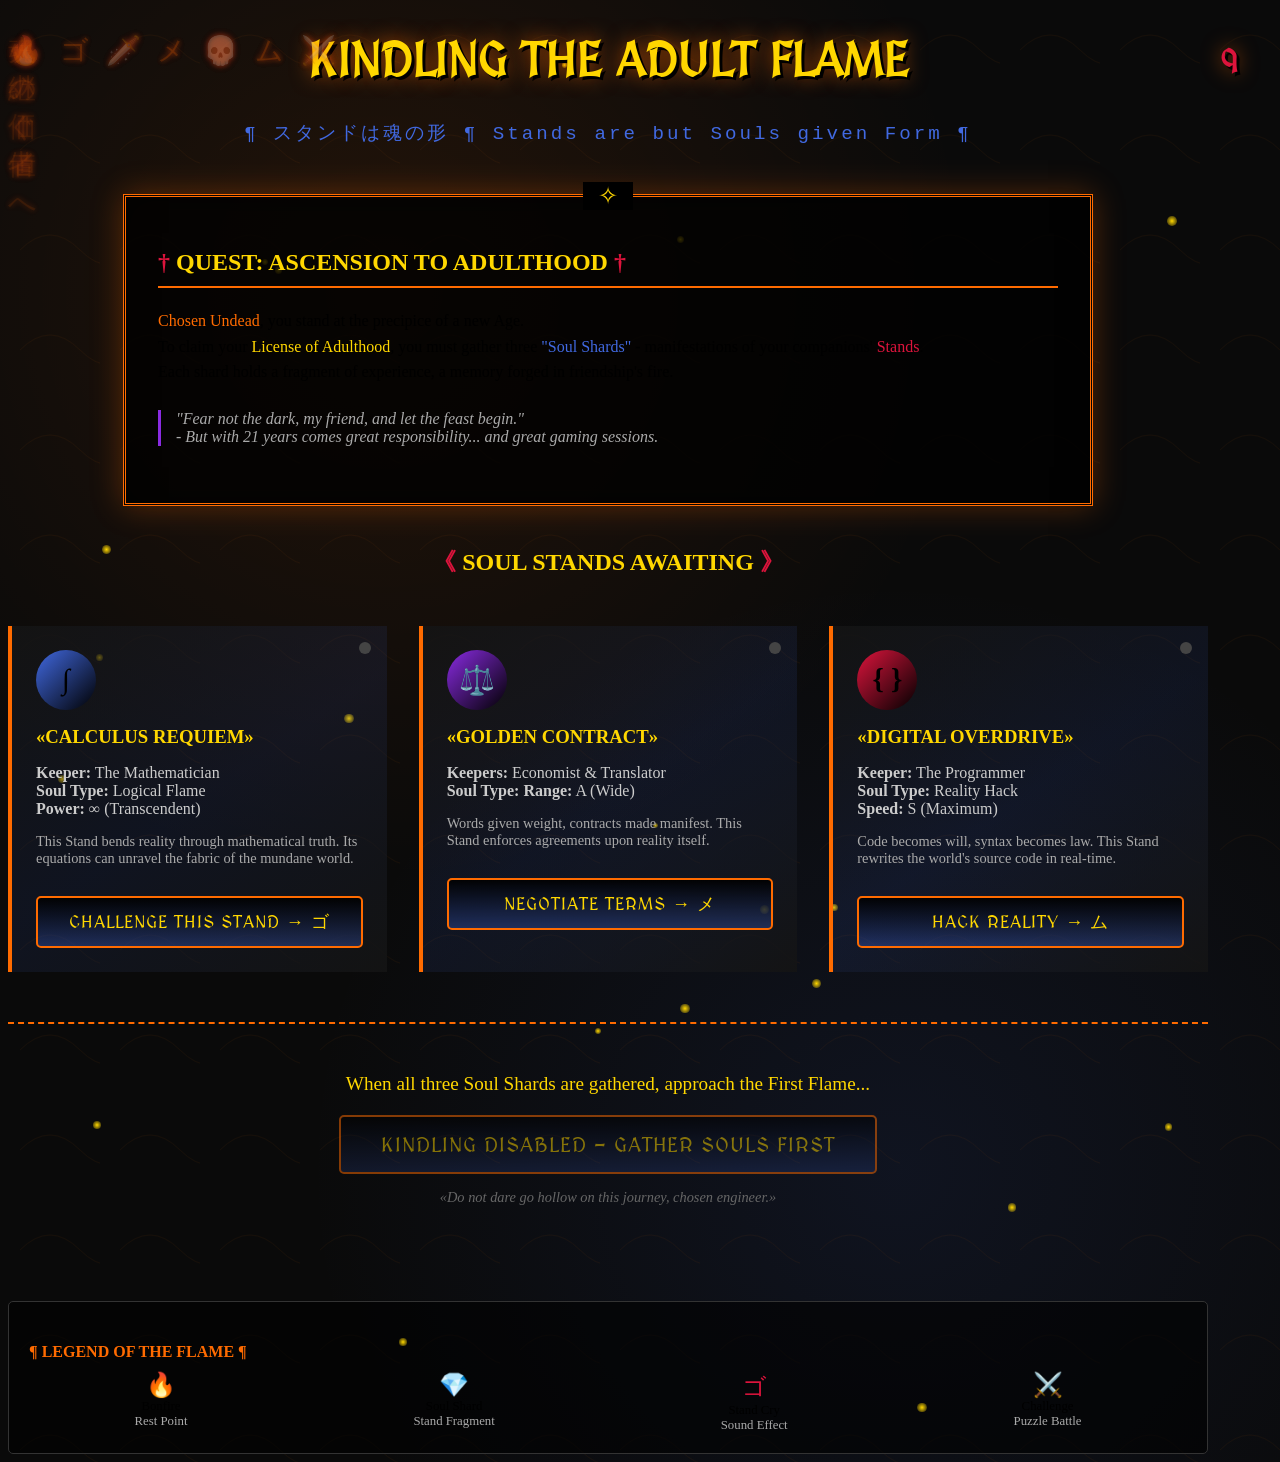
==== commit e7eeb0b2: "Update index.html" ====
--- a/index.html
+++ b/index.html
@@ -2,254 +2,417 @@
 <html lang="ru">
 <head>
     <meta charset="UTF-8">
-    <title>ADULT_LICENSE.exe - JOJO EDITION</title>
+    <title>KINDLE THE FIRST FLAME | 成人の証</title>
     <link rel="stylesheet" href="terminal.css">
-    <link rel="stylesheet" href="jojo-styles.css">
+    <link rel="stylesheet" href="hybrid-styles.css">
+    <link href="https://fonts.googleapis.com/css2?family=MedievalSharp&display=swap" rel="stylesheet">
     <style>
-        /* Дополнительные стили для JoJo */
         body {
             background: 
-                radial-gradient(circle at 20% 50%, rgba(255, 215, 0, 0.05) 0%, transparent 50%),
-                radial-gradient(circle at 80% 20%, rgba(65, 105, 225, 0.05) 0%, transparent 50%),
-                radial-gradient(circle at 40% 80%, rgba(220, 20, 60, 0.05) 0%, transparent 50%),
-                #000;
-            overflow-x: hidden;
-        }
-        
-        .jojo-header {
+                url('data:image/svg+xml,<svg xmlns="http://www.w3.org/2000/svg" width="100" height="100" opacity="0.05"><path d="M20,50 Q50,20 80,50 T140,50" stroke="%23FF6B00" fill="none"/></svg>'),
+                radial-gradient(circle at 30% 20%, rgba(255, 107, 0, 0.1) 0%, transparent 40%),
+                radial-gradient(circle at 70% 80%, rgba(65, 105, 225, 0.1) 0%, transparent 40%),
+                #0a0a0a;
+            min-height: 100vh;
+        }
+        
+        .page-title {
+            font-family: 'MedievalSharp', cursive;
             text-align: center;
-            margin: 40px 0;
+            color: var(--estus-yellow);
+            font-size: 3rem;
+            margin: 2rem 0;
             position: relative;
-        }
-        
-        .jojo-subtitle {
+            text-shadow: 
+                3px 3px 0 #000,
+                0 0 20px rgba(255, 107, 0, 0.7);
+        }
+        
+        .page-title::after {
+            content: '¶';
+            color: var(--abyss-red);
+            font-size: 2rem;
+            position: absolute;
+            right: -30px;
+            top: 10px;
+            animation: pulse 2s infinite;
+        }
+        
+        .subtitle {
+            text-align: center;
+            color: var(--souls-blue);
             font-family: 'MS Gothic', monospace;
-            color: #4169E1;
-            font-size: 18px;
+            font-size: 1.2rem;
+            margin-bottom: 3rem;
             letter-spacing: 3px;
-            margin-top: 10px;
-        }
-        
-        .mission-box {
-            border: 4px double #FFD700;
-            padding: 30px;
-            margin: 40px auto;
-            max-width: 800px;
+        }
+        
+        .quest-log {
             background: rgba(0, 0, 0, 0.8);
+            border: 3px double var(--bonfire-orange);
+            padding: 2rem;
+            margin: 2rem auto;
+            max-width: 900px;
             position: relative;
-        }
-        
-        .mission-box::before,
-        .mission-box::after {
-            content: '■';
-            color: #DC143C;
-            font-size: 24px;
+            box-shadow: 
+                0 0 30px rgba(255, 107, 0, 0.3),
+                inset 0 0 30px rgba(0, 0, 0, 0.5);
+        }
+        
+        .quest-log::before {
+            content: '✧';
             position: absolute;
-        }
-        
-        .mission-box::before {
             top: -15px;
-            left: -15px;
-        }
-        
-        .mission-box::after {
-            bottom: -15px;
-            right: -15px;
+            left: 50%;
+            transform: translateX(-50%);
+            background: #000;
+            padding: 0 15px;
+            color: var(--estus-yellow);
+            font-size: 1.5rem;
+        }
+        
+        .stand-grid {
+            display: grid;
+            grid-template-columns: repeat(auto-fit, minmax(300px, 1fr));
+            gap: 2rem;
+            margin: 3rem 0;
+        }
+        
+        .stand-item {
+            background: linear-gradient(145deg, 
+                rgba(20, 20, 20, 0.9) 0%,
+                rgba(65, 105, 225, 0.1) 50%,
+                rgba(20, 20, 20, 0.9) 100%);
+            padding: 1.5rem;
+            border-left: 4px solid var(--bonfire-orange);
+            transition: all 0.3s;
+            position: relative;
+            overflow: hidden;
+        }
+        
+        .stand-item:hover {
+            transform: translateX(10px);
+            border-left-color: var(--estus-yellow);
+            box-shadow: 
+                -10px 0 20px rgba(255, 107, 0, 0.3),
+                inset 0 0 20px rgba(255, 215, 0, 0.1);
+        }
+        
+        .stand-icon {
+            width: 60px;
+            height: 60px;
+            background: var(--bonfire-orange);
+            border-radius: 50%;
+            display: flex;
+            align-items: center;
+            justify-content: center;
+            margin-bottom: 1rem;
+            font-size: 1.8rem;
+            color: #000;
+            font-weight: bold;
+        }
+        
+        .stand-status {
+            position: absolute;
+            top: 1rem;
+            right: 1rem;
+            width: 12px;
+            height: 12px;
+            border-radius: 50%;
+            background: #444;
+        }
+        
+        .stand-status.active {
+            background: var(--estus-yellow);
+            box-shadow: 0 0 10px var(--estus-yellow);
+        }
+        
+        .bonfire-corner {
+            position: fixed;
+            bottom: 30px;
+            right: 30px;
+            width: 80px;
+            height: 100px;
+            cursor: pointer;
+            opacity: 0;
+            transition: opacity 1s;
+            z-index: 1000;
+        }
+        
+        .bonfire-lit {
+            opacity: 1;
+            animation: bonfire-glow 3s infinite alternate;
+        }
+        
+        @keyframes bonfire-glow {
+            from { filter: drop-shadow(0 0 10px rgba(255, 107, 0, 0.7)); }
+            to { filter: drop-shadow(0 0 20px rgba(255, 215, 0, 0.9)); }
+        }
+        
+        @keyframes pulse {
+            0%, 100% { opacity: 1; }
+            50% { opacity: 0.5; }
         }
     </style>
 </head>
 <body class="terminal">
-    <!-- Японские символы по краям -->
-    <div class="japanese-border top">メメメメメメメメメメメメメメメメメメメメメメメメメ</div>
-    <div class="japanese-border bottom">ムムムムムムムムムムムムムムムムムムムムムムムムム</div>
-    <div class="japanese-border left">覚<br>醒<br>！<br>ス<br>タ<br>ン<br>ド<br>発<br>動<br>！</div>
-    <div class="japanese-border right">成<br>人<br>認<br>可<br>！<br>２<br>１<br>＋<br>！</div>
+    <!-- Гибридные символы по краям -->
+    <div class="japanese-border top dynamic-symbols"></div>
+    <div class="japanese-border bottom dynamic-symbols"></div>
+    <div class="japanese-border left">火<br>継<br>ぐ<br>者<br>へ</div>
+    <div class="japanese-border right">魂<br>の<br>価<br>値</div>
 
-    <div class="container" style="max-width: 1200px;">
-        <div class="jojo-header">
-            <h1 class="jojo-title">ADULT LICENSE.exe</h1>
-            <p class="jojo-subtitle">STAND POWER: [ ENGINEER TYPE ] - REQUIRES 3 CRYSTAL KEYS</p>
+    <!-- Костёр (появится после прохождения) -->
+    <div id="bonfire-corner" class="bonfire-corner" onclick="restAtBonfire()" title="Rest at Bonfire">
+        <div style="text-align: center;">
+            <div style="font-size: 40px;">🔥</div>
+            <div style="font-size: 12px; color: var(--estus-yellow);">Bonfire</div>
+        </div>
+    </div>
+
+    <div class="container" style="max-width: 1200px; position: relative; z-index: 100;">
+        <!-- Частицы душ -->
+        <div id="soul-particles"></div>
+
+        <h1 class="page-title">KINDLING THE ADULT FLAME</h1>
+        <p class="subtitle">¶ スタンドは魂の形 ¶ Stands are but Souls given Form ¶</p>
+        
+        <div class="quest-log">
+            <h2 style="color: var(--estus-yellow); border-bottom: 2px solid var(--bonfire-orange); padding-bottom: 10px;">
+                <span style="color: var(--abyss-red)">†</span> QUEST: ASCENSION TO ADULTHOOD <span style="color: var(--abyss-red)">†</span>
+            </h2>
+            
+            <p style="line-height: 1.6; margin: 20px 0;">
+                <span style="color: var(--bonfire-orange)">Chosen Undead</span>, you stand at the precipice of a new Age.<br>
+                To claim your <span style="color: var(--estus-yellow)">License of Adulthood</span>, you must gather three <span style="color: var(--souls-blue)">"Soul Shards"</span> - 
+                manifestations of your companions' <span style="color: var(--abyss-red)">Stands</span>.<br>
+                Each shard holds a fragment of experience, a memory forged in friendship's fire.
+            </p>
+            
+            <p style="font-style: italic; color: #aaa; border-left: 3px solid var(--undead-purple); padding-left: 15px; margin: 25px 0;">
+                "Fear not the dark, my friend, and let the feast begin."<br>
+                - But with 21 years comes great responsibility... and great gaming sessions.
+            </p>
         </div>
 
-        <div class="mission-box">
-            <h2 style="color: #FFD700; text-align: center;">>> MISSION BRIEFING</h2>
-            <p style="text-align: center; margin: 20px 0;">
-                <span class="menacing-text">危機</span> エンジニア! あなたの <span style="color: #DC143C;">「成人ライセンス」</span> は準備完了です。<br>
-                しかし、<span style="color: #4169E1;">3つのスタンド使い</span> から <span style="color: #FFD700;">「経験の結晶」</span> を集める必要があります。
+        <!-- Стенды-души -->
+        <h2 style="text-align: center; color: var(--estus-yellow); margin: 40px 0 20px 0;">
+            <span style="color: var(--abyss-red)">《</span> 
+            SOUL STANDS AWAITING 
+            <span style="color: var(--abyss-red)">》</span>
+        </h2>
+        
+        <div class="stand-grid">
+            <!-- Математик - Soul Stand 1 -->
+            <div class="stand-item" onclick="navigateTo('puzzle_math.html')">
+                <div class="stand-icon" style="background: linear-gradient(135deg, var(--souls-blue), #000);">∫</div>
+                <div class="stand-status" id="status-math"></div>
+                <h3 style="color: var(--estus-yellow); margin: 0 0 10px 0;">
+                    «CALCULUS REQUIEM»
+                </h3>
+                <p style="color: #ccc; margin-bottom: 15px;">
+                    <strong>Keeper:</strong> The Mathematician<br>
+                    <strong>Soul Type:</strong> Logical Flame<br>
+                    <strong>Power:</strong> ∞ (Transcendent)
+                </p>
+                <p style="font-size: 0.9em; color: #aaa;">
+                    This Stand bends reality through mathematical truth. Its equations can unravel the fabric of the mundane world.
+                </p>
+                <button class="hybrid-button" style="margin-top: 15px; width: 100%;">
+                    CHALLENGE THIS STAND → ゴ
+                </button>
+            </div>
+            
+            <!-- Экономист/Переводчик - Soul Stand 2 -->
+            <div class="stand-item" onclick="navigateTo('puzzle_economist.html')">
+                <div class="stand-icon" style="background: linear-gradient(135deg, var(--undead-purple), #000);">⚖️</div>
+                <div class="stand-status" id="status-economist"></div>
+                <h3 style="color: var(--estus-yellow); margin: 0 0 10px 0;">
+                    «GOLDEN CONTRACT»
+                </h3>
+                <p style="color: #ccc; margin-bottom: 15px;">
+                    <strong>Keepers:</strong> Economist & Translator<br>
+                    <strong>Soul Type:</strong Binding Oath<br>
+                    <strong>Range:</strong> A (Wide)
+                </p>
+                <p style="font-size: 0.9em; color: #aaa;">
+                    Words given weight, contracts made manifest. This Stand enforces agreements upon reality itself.
+                </p>
+                <button class="hybrid-button" style="margin-top: 15px; width: 100%;">
+                    NEGOTIATE TERMS → メ
+                </button>
+            </div>
+            
+            <!-- Программист - Soul Stand 3 -->
+            <div class="stand-item" onclick="navigateTo('puzzle_programmer.html')">
+                <div class="stand-icon" style="background: linear-gradient(135deg, var(--abyss-red), #000);">{ }</div>
+                <div class="stand-status" id="status-programmer"></div>
+                <h3 style="color: var(--estus-yellow); margin: 0 0 10px 0;">
+                    «DIGITAL OVERDRIVE»
+                </h3>
+                <p style="color: #ccc; margin-bottom: 15px;">
+                    <strong>Keeper:</strong> The Programmer<br>
+                    <strong>Soul Type:</strong> Reality Hack<br>
+                    <strong>Speed:</strong> S (Maximum)
+                </p>
+                <p style="font-size: 0.9em; color: #aaa;">
+                    Code becomes will, syntax becomes law. This Stand rewrites the world's source code in real-time.
+                </p>
+                <button class="hybrid-button" style="margin-top: 15px; width: 100%;">
+                    HACK REALITY → ム
+                </button>
+            </div>
+        </div>
+        
+        <!-- Финальный вызов -->
+        <div style="text-align: center; margin: 50px 0; padding: 30px; border-top: 2px dashed var(--bonfire-orange);">
+            <p style="color: var(--estus-yellow); font-size: 1.2rem; margin-bottom: 20px;">
+                When all three Soul Shards are gathered, approach the First Flame...
             </p>
-            
-            <div class="stands-container">
-                <!-- Стенд 1: Математик -->
-                <div class="stand-card" style="--order: 0;">
-                    <div class="stand-inner">
-                        <div class="stand-front">
-                            <!-- ВСТАВЬТЕ ВАШУ КАРТИНКУ СТЕНДА -->
-                            <img src="path/to/your/math-stand-image.jpg" alt="Stand: Mathematical Mind" class="stand-image">
-                            <div class="stand-name">CALCULUS REQUIEM</div>
-                            <div class="stand-user">The Mathematician</div>
-                            <p style="color: #aaa; margin-top: 15px;">Power: ∞</p>
-                        </div>
-                        <div class="stand-back">
-                            <h3 style="color: #FFD700;">STAND ABILITY</h3>
-                            <p class="stand-ability">「無限の計算」 - 複雑な数式を瞬時に解析し、現実を歪めることができる。</p>
-                            <div class="stand-stats">
-                                <div class="stat-item">
-                                    <div class="stat-label">精密性</div>
-                                    <div class="stat-value">A</div>
-                                </div>
-                                <div class="stat-item">
-                                    <div class="stat-label">速度</div>
-                                    <div class="stat-value">B</div>
-                                </div>
-                                <div class="stat-item">
-                                    <div class="stat-label">持続</div>
-                                    <div class="stat-value">A</div>
-                                </div>
-                                <div class="stat-item">
-                                    <div class="stat-label">成長性</div>
-                                    <div class="stat-value">∞</div>
-                                </div>
-                            </div>
-                            <a href="puzzle_math.html" class="jojo-button" style="margin-top: 20px;">
-                                CHALLENGE!
-                            </a>
-                        </div>
-                    </div>
+            <button class="hybrid-button" id="final-button" disabled style="opacity: 0.5; padding: 15px 40px; font-size: 1.3rem;">
+                KINDLING DISABLED - GATHER SOULS FIRST
+            </button>
+            <p style="color: #666; font-size: 0.9rem; margin-top: 15px;">
+                <em>«Do not dare go hollow on this journey, chosen engineer.»</em>
+            </p>
+        </div>
+        
+        <!-- Легенда -->
+        <div style="background: rgba(0, 0, 0, 0.6); padding: 20px; border-radius: 5px; margin-top: 40px; border: 1px solid #333;">
+            <h4 style="color: var(--bonfire-orange); margin-bottom: 10px;">¶ LEGEND OF THE FLAME ¶</h4>
+            <div style="display: flex; justify-content: space-around; flex-wrap: wrap; gap: 15px; text-align: center;">
+                <div>
+                    <div style="color: var(--estus-yellow); font-size: 1.5rem;">🔥</div>
+                    <div style="font-size: 0.8rem;">Bonfire<br><span style="color: #aaa;">Rest Point</span></div>
                 </div>
-
-                <!-- Стенд 2: Экономист/Переводчик -->
-                <div class="stand-card" style="--order: 1;">
-                    <div class="stand-inner">
-                        <div class="stand-front">
-                            <!-- ВСТАВЬТЕ ВАШУ КАРТИНКУ СТЕНДА -->
-                            <img src="path/to/your/economist-stand-image.jpg" alt="Stand: Market Oracle" class="stand-image">
-                            <div class="stand-name">GOLDEN CONTRACT</div>
-                            <div class="stand-user">Economist & Translator</div>
-                            <p style="color: #aaa; margin-top: 15px;">Power: A</p>
-                        </div>
-                        <div class="stand-back">
-                            <h3 style="color: #FFD700;">STAND ABILITY</h3>
-                            <p class="stand-ability">「契約の縛り」 - 書かれた契約を現実の法則に変え、言葉を物理的力に変換する。</p>
-                            <div class="stand-stats">
-                                <div class="stat-item">
-                                    <div class="stat-label">影響範囲</div>
-                                    <div class="stat-value">A</div>
-                                </div>
-                                <div class="stat-item">
-                                    <div class="stat-label">柔軟性</div>
-                                    <div class="stat-value">B</div>
-                                </div>
-                                <div class="stat-item">
-                                    <div class="stat-label">忠実度</div>
-                                    <div class="stat-value">S</div>
-                                </div>
-                                <div class="stat-item">
-                                    <div class="stat-label">多言語</div>
-                                    <div class="stat-value">A</div>
-                                </div>
-                            </div>
-                            <a href="puzzle_economist.html" class="jojo-button" style="margin-top: 20px;">
-                                NEGOTIATE!
-                            </a>
-                        </div>
-                    </div>
+                <div>
+                    <div style="color: var(--souls-blue); font-size: 1.5rem;">💎</div>
+                    <div style="font-size: 0.8rem;">Soul Shard<br><span style="color: #aaa;">Stand Fragment</span></div>
                 </div>
-
-                <!-- Стенд 3: Программист -->
-                <div class="stand-card" style="--order: 2;">
-                    <div class="stand-inner">
-                        <div class="stand-front">
-                            <!-- ВСТАВЬТЕ ВАШУ КАРТИНКУ СТЕНДА -->
-                            <img src="path/to/your/programmer-stand-image.jpg" alt="Stand: Code Breaker" class="stand-image">
-                            <div class="stand-name">DIGITAL OVERDRIVE</div>
-                            <div class="stand-user">The Programmer</div>
-                            <p style="color: #aaa; margin-top: 15px;">Power: S</p>
-                        </div>
-                        <div class="stand-back">
-                            <h3 style="color: #FFD700;">STAND ABILITY</h3>
-                            <p class="stand-ability">「現実のハッキング」 - デジタル世界の法則を現実に適用し、コードで物理法則を上書きする。</p>
-                            <div class="stand-stats">
-                                <div class="stat-item">
-                                    <div class="stat-label">技術力</div>
-                                    <div class="stat-value">S</div>
-                                </div>
-                                <div class="stat-item">
-                                    <div class="stat-label">創造性</div>
-                                    <div class="stat-value">A</div>
-                                </div>
-                                <div class="stat-item">
-                                    <div class="stat-label">バグ耐性</div>
-                                    <div class="stat-value">B</div>
-                                </div>
-                                <div class="stat-item">
-                                    <div class="stat-label">進化速度</div>
-                                    <div class="stat-value">A</div>
-                                </div>
-                            </div>
-                            <a href="puzzle_programmer.html" class="jojo-button" style="margin-top: 20px;">
-                                HACK!
-                            </a>
-                        </div>
-                    </div>
+                <div>
+                    <div style="color: var(--abyss-red); font-size: 1.5rem;">ゴ</div>
+                    <div style="font-size: 0.8rem;">Stand Cry<br><span style="color: #aaa;">Sound Effect</span></div>
+                </div>
+                <div>
+                    <div style="color: var(--undead-purple); font-size: 1.5rem;">⚔️</div>
+                    <div style="font-size: 0.8rem;">Challenge<br><span style="color: #aaa;">Puzzle Battle</span></div>
                 </div>
             </div>
         </div>
-
-        <div style="text-align: center; margin: 50px 0;">
-            <p style="color: #aaa; font-style: italic;">
-                "スタンドは心の力... そして友情の形だ。"
-            </p>
-            <button class="jojo-button" onclick="startAdventure()" style="font-size: 24px; padding: 20px 50px;">
-                冒険を始める! 
-            </button>
-        </div>
     </div>
 
-    <script src="jojo-sounds.js"></script>
+    <script src="hybrid-sounds.js"></script>
     <script>
-        function startAdventure() {
-            window.jojoSounds.playJojoSound('wryyy');
-            
-            // Эффект перехода
-            const overlay = document.createElement('div');
-            overlay.style.cssText = `
-                position: fixed;
-                top: 0; left: 0;
-                width: 100%; height: 100%;
-                background: #000;
-                z-index: 100000;
-                opacity: 0;
-                animation: fadeIn 0.5s forwards;
-            `;
-            
-            const style = document.createElement('style');
-            style.textContent = `
-                @keyframes fadeIn {
-                    to { opacity: 1; }
-                }
-            `;
-            document.head.appendChild(style);
-            document.body.appendChild(overlay);
-            
-            setTimeout(() => {
-                window.location.href = 'puzzle_math.html';
-            }, 500);
-        }
-        
-        // Анимация появления стендов
-        document.addEventListener('DOMContentLoaded', () => {
-            const stands = document.querySelectorAll('.stand-card');
-            stands.forEach((stand, index) => {
-                stand.style.animationDelay = `${index * 0.2}s`;
+        // Инициализация
+        document.addEventListener('DOMContentLoaded', function() {
+            // Проверяем прогресс
+            checkProgress();
+            
+            // Создаём частицы душ
+            createSoulParticles();
+            
+            // Привязываем звуки к кнопкам
+            const buttons = document.querySelectorAll('.hybrid-button, .stand-item');
+            buttons.forEach(button => {
+                button.addEventListener('mouseenter', () => {
+                    // 50% шанс звука Dark Souls, 50% JoJo
+                    if (Math.random() > 0.5) {
+                        playSoulsSound();
+                    } else {
+                        playJojoSound();
+                    }
+                });
+                
+                button.addEventListener('click', () => {
+                    playEstusSound();
+                });
             });
             
-            // Случайные звуки при загрузке
-            setTimeout(() => {
-                if (Math.random() > 0.5) {
-                    window.jojoSounds.playJojoSound('dora');
-                }
-            }, 1000);
+            // Проверяем, зажжён ли костёр
+            if (localStorage.getItem('bonfire_lit') === 'true') {
+                document.getElementById('bonfire-corner').classList.add('bonfire-lit');
+            }
         });
+        
+        function checkProgress() {
+            const progress = JSON.parse(localStorage.getItem('quest_progress') || '{}');
+            
+            // Обновляем статусы стендов
+            if (progress.math) {
+                document.getElementById('status-math').classList.add('active');
+            }
+            if (progress.economist) {
+                document.getElementById('status-economist').classList.add('active');
+            }
+            if (progress.programmer) {
+                document.getElementById('status-programmer').classList.add('active');
+            }
+            
+            // Активируем финальную кнопку если всё пройдено
+            if (progress.math && progress.economist && progress.programmer) {
+                const finalBtn = document.getElementById('final-button');
+                finalBtn.disabled = false;
+                finalBtn.style.opacity = '1';
+                finalBtn.innerHTML = 'APPROACH THE FIRST FLAME → 🔥';
+                finalBtn.onclick = () => window.location.href = 'final.html';
+                
+                // Зажигаем костёр
+                document.getElementById('bonfire-corner').classList.add('bonfire-lit');
+                localStorage.setItem('bonfire_lit', 'true');
+            }
+        }
+        
+        function navigateTo(page) {
+            playBonfireSound();
+            window.location.href = page;
+        }
+        
+        function restAtBonfire() {
+            playEstusSound();
+            alert('>> BONFIRE LIT\n>> HUMANITY RESTORED\n>> Estus Flask replenished\n>> Stand Power: 100%\n\nPraise the Sun! \\[T]/\n\nNow go forth, chosen engineer. The Age of Adulthood awaits.');
+        }
+        
+        function createSoulParticles() {
+            const container = document.getElementById('soul-particles');
+            for (let i = 0; i < 20; i++) {
+                const particle = document.createElement('div');
+                particle.className = 'soul-particle';
+                particle.style.left = Math.random() * 100 + '%';
+                particle.style.top = Math.random() * 100 + '%';
+                particle.style.animationDelay = Math.random() * 3 + 's';
+                particle.style.width = particle.style.height = (Math.random() * 6 + 4) + 'px';
+                container.appendChild(particle);
+            }
+        }
+        
+        // Звуковые функции
+        function playSoulsSound() {
+            // Звук Dark Souls (меч, доспехи и т.д.)
+            if (window.hybridSounds) {
+                window.hybridSounds.playSoulsSound();
+            }
+        }
+        
+        function playJojoSound() {
+            // Звук JoJo
+            if (window.hybridSounds) {
+                window.hybridSounds.playJojoSound();
+            }
+        }
+        
+        function playEstusSound() {
+            // Звук употребления эстуса
+            if (window.hybridSounds) {
+                window.hybridSounds.playEstusSound();
+            }
+        }
+        
+        function playBonfireSound() {
+            // Звук костра
+            if (window.hybridSounds) {
+                window.hybridSounds.playBonfireSound();
+            }
+        }
     </script>
 </body>
 </html>
--- a/hybrid-styles.css
+++ b/hybrid-styles.css
@@ -0,0 +1,173 @@
+/* ===== HYBRID DARK SOULS + JOJO STYLES ===== */
+:root {
+  --bonfire-orange: #FF6B00;
+  --estus-yellow: #FFD700;
+  --souls-blue: #4169E1;
+  --abyss-red: #DC143C;
+  --undead-purple: #8A2BE2;
+}
+
+/* Японские символы в стиле Dark Souls */
+.japanese-border {
+  position: fixed;
+  z-index: 9990;
+  pointer-events: none;
+  font-size: 28px;
+  color: rgba(255, 107, 0, 0.15); /* Цвет костра */
+  font-family: 'MS Gothic', 'MS PGothic', monospace;
+  text-shadow: 
+    0 0 5px rgba(255, 107, 0, 0.3),
+    0 0 10px rgba(220, 20, 60, 0.2);
+  opacity: 0.7;
+}
+
+/* Стенды в стиле Dark Souls */
+.stand-card {
+  background: 
+    linear-gradient(135deg, 
+      rgba(0, 0, 0, 0.9) 0%,
+      rgba(138, 43, 226, 0.2) 50%,
+      rgba(0, 0, 0, 0.9) 100%);
+  border: 2px solid var(--bonfire-orange);
+  border-radius: 10px;
+  position: relative;
+  overflow: hidden;
+}
+
+.stand-card::before {
+  content: '';
+  position: absolute;
+  top: -2px;
+  left: -2px;
+  right: -2px;
+  bottom: -2px;
+  background: linear-gradient(45deg,
+    var(--bonfire-orange),
+    var(--estus-yellow),
+    var(--abyss-red),
+    var(--bonfire-orange));
+  z-index: -1;
+  filter: blur(10px);
+  opacity: 0.3;
+}
+
+.stand-name {
+  font-family: 'MedievalSharp', 'Impact', sans-serif;
+  color: var(--estus-yellow);
+  text-shadow: 
+    0 0 10px rgba(255, 107, 0, 0.5),
+    2px 2px 0 #000;
+}
+
+/* Кнопки гибридного стиля */
+.hybrid-button {
+  position: relative;
+  padding: 12px 25px;
+  font-family: 'MedievalSharp', 'Impact', sans-serif;
+  font-size: 18px;
+  background: 
+    linear-gradient(to bottom,
+      rgba(0, 0, 0, 0.9) 0%,
+      rgba(65, 105, 225, 0.3) 100%);
+  color: var(--estus-yellow);
+  border: 2px solid var(--bonfire-orange);
+  border-radius: 5px;
+  cursor: pointer;
+  text-transform: uppercase;
+  letter-spacing: 1px;
+  overflow: hidden;
+  transition: all 0.3s;
+}
+
+.hybrid-button:hover {
+  background: 
+    linear-gradient(to bottom,
+      rgba(255, 107, 0, 0.2) 0%,
+      rgba(0, 0, 0, 0.9) 100%);
+  box-shadow: 
+    0 0 15px rgba(255, 107, 0, 0.5),
+    inset 0 0 10px rgba(255, 215, 0, 0.2);
+  transform: translateY(-3px);
+  letter-spacing: 2px;
+}
+
+/* Эффект костра для стендов */
+.stand-card:hover .stand-image {
+  filter: 
+    brightness(1.5)
+    drop-shadow(0 0 10px var(--bonfire-orange))
+    drop-shadow(0 0 20px var(--abyss-red));
+}
+
+/* Анимация души (Souls) */
+@keyframes soul-float {
+  0%, 100% { 
+    transform: translateY(0) rotate(0deg);
+    opacity: 0.7;
+  }
+  50% { 
+    transform: translateY(-20px) rotate(180deg);
+    opacity: 1;
+  }
+}
+
+.soul-particle {
+  position: absolute;
+  width: 8px;
+  height: 8px;
+  background: radial-gradient(circle, var(--estus-yellow), transparent);
+  border-radius: 50%;
+  pointer-events: none;
+  animation: soul-float 3s infinite ease-in-out;
+}
+
+/* Стиль для костра */
+.bonfire {
+  background: radial-gradient(
+    ellipse at center,
+    rgba(255, 107, 0, 0.4) 0%,
+    rgba(255, 215, 0, 0.2) 30%,
+    transparent 70%
+  );
+}
+
+/* Меняющиеся символы - Souls + JoJo */
+.dynamic-symbols::before {
+  content: '🔥 ゴ 🗡️ メ 💀 ム ⚔️';
+  animation: symbols-rotate 10s infinite linear;
+}
+
+@keyframes symbols-rotate {
+  0% { content: '🔥 ゴ 🗡️ メ 💀 ム ⚔️'; }
+  25% { content: '🗡️ メ 💀 ム ⚔️ ゴ 🔥'; }
+  50% { content: '💀 ム ⚔️ ゴ 🔥 メ 🗡️'; }
+  75% { content: '⚔️ ゴ 🔥 メ 🗡️ ム 💀'; }
+  100% { content: '🔥 ゴ 🗡️ メ 💀 ム ⚔️'; }
+}
+/* Добавьте эти стили в конец вашего CSS файла */
+.puzzle-game {
+    max-height: none !important;
+    height: auto !important;
+    padding-bottom: 20px;
+}
+
+#image-container {
+    max-height: none !important;
+    height: auto !important;
+    overflow: visible !important;
+    border: 2px solid #ccc;
+    border-radius: 8px;
+    background: white;
+    margin: 10px auto;
+}
+
+#puzzle-image {
+    max-width: 100%;
+    height: auto;
+    display: block;
+    margin: 0 auto;
+}
+
+.game-board {
+    margin-top: 20px;
+}
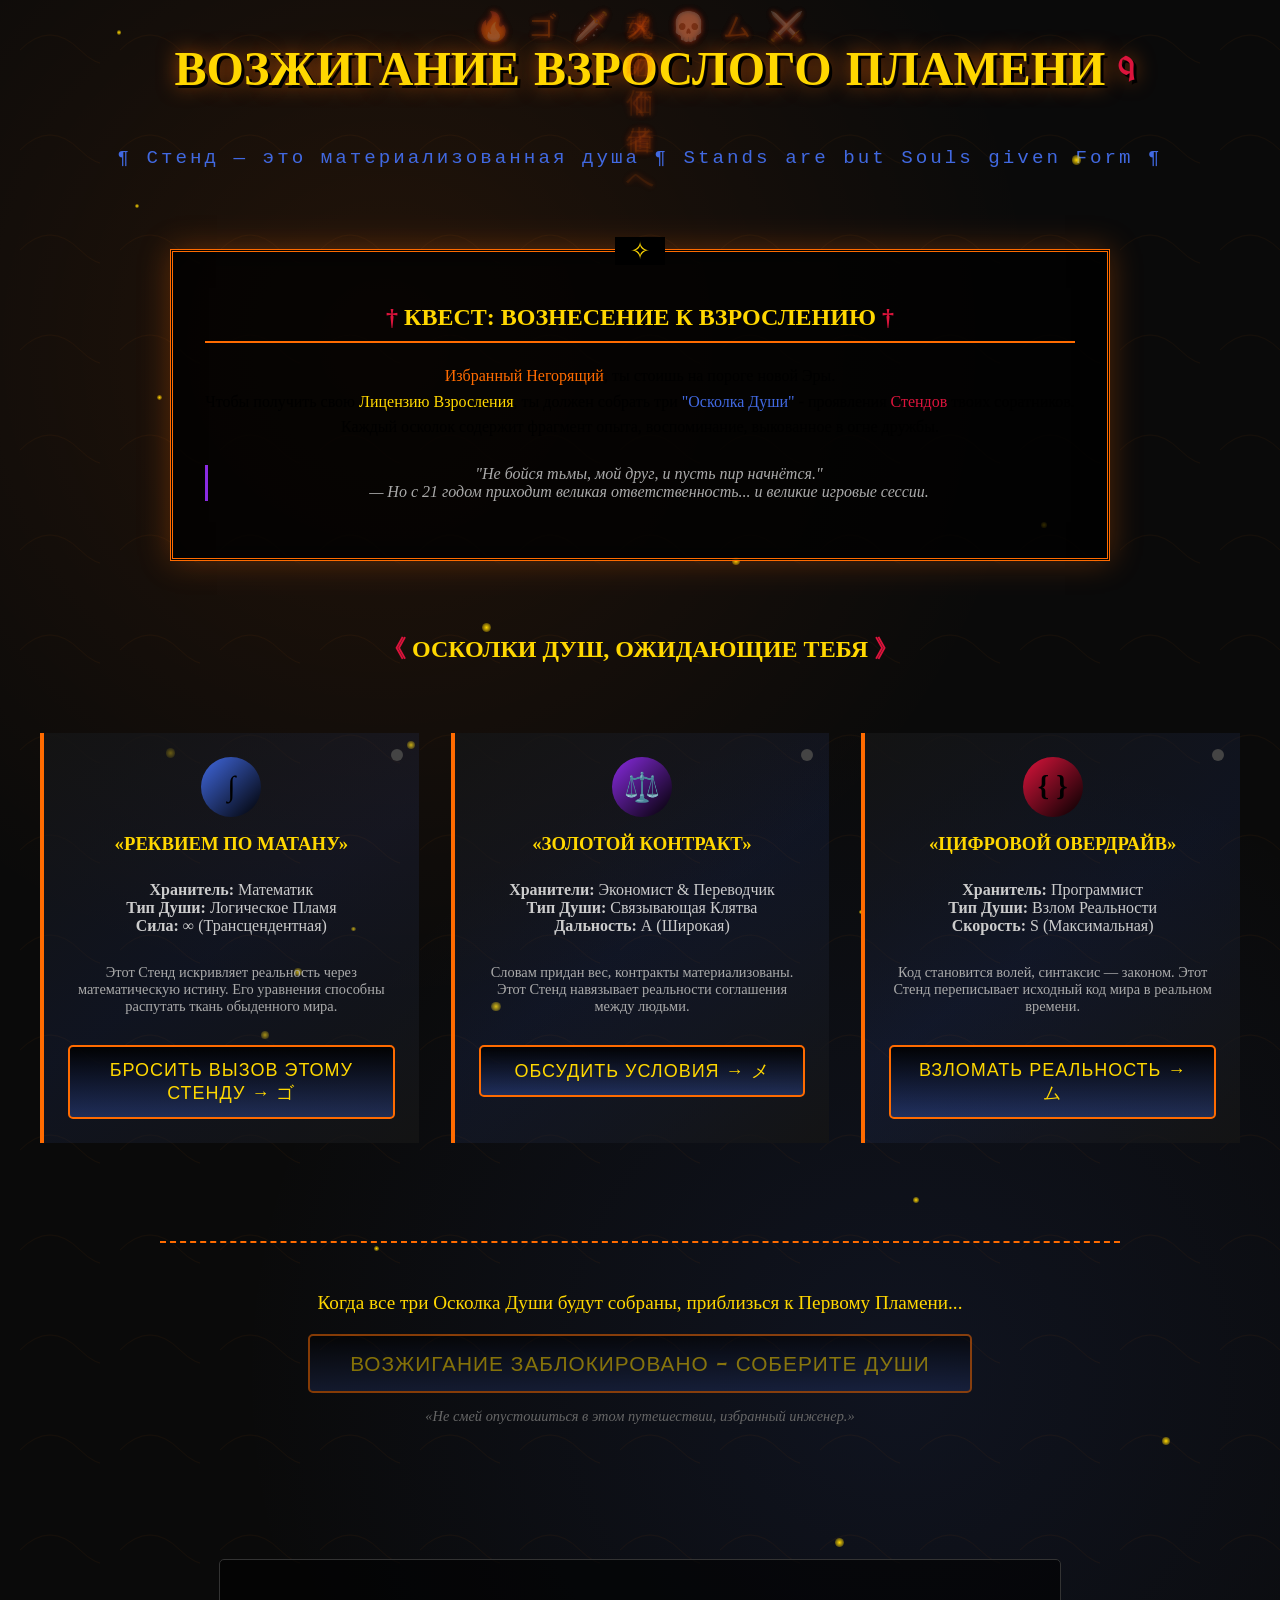
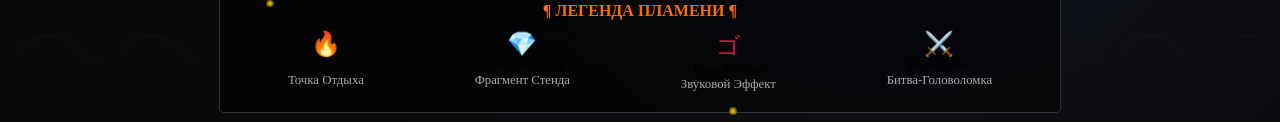
==== commit 420b89c4: "Update index.html" ====
--- a/index.html
+++ b/index.html
@@ -2,7 +2,7 @@
 <html lang="ru">
 <head>
     <meta charset="UTF-8">
-    <title>KINDLE THE FIRST FLAME | 成人の証</title>
+    <title>ВОЗЖИГАНИЕ ПЕРВОГО ПЛАМЕНИ | 成人の証</title>
     <link rel="stylesheet" href="terminal.css">
     <link rel="stylesheet" href="hybrid-styles.css">
     <link href="https://fonts.googleapis.com/css2?family=MedievalSharp&display=swap" rel="stylesheet">
@@ -14,6 +14,9 @@
                 radial-gradient(circle at 70% 80%, rgba(65, 105, 225, 0.1) 0%, transparent 40%),
                 #0a0a0a;
             min-height: 100vh;
+            display: flex;
+            flex-direction: column;
+            align-items: center; /* Центрирование по горизонтали */
         }
         
         .page-title {
@@ -76,6 +79,9 @@
             grid-template-columns: repeat(auto-fit, minmax(300px, 1fr));
             gap: 2rem;
             margin: 3rem 0;
+            width: 100%;
+            max-width: 1200px;
+            justify-content: center; /* Центрирование сетки */
         }
         
         .stand-item {
@@ -88,6 +94,10 @@
             transition: all 0.3s;
             position: relative;
             overflow: hidden;
+            display: flex;
+            flex-direction: column;
+            align-items: center; /* Центрирование внутри карточки */
+            text-align: center; /* Текст по центру */
         }
         
         .stand-item:hover {
@@ -153,6 +163,47 @@
             0%, 100% { opacity: 1; }
             50% { opacity: 0.5; }
         }
+        
+        /* Центрирование контейнера */
+        .container {
+            max-width: 1200px;
+            position: relative;
+            z-index: 100;
+            display: flex;
+            flex-direction: column;
+            align-items: center; /* Центрирование всего содержимого */
+            width: 100%;
+        }
+        
+        /* Центрирование легенды */
+        .legend-container {
+            background: rgba(0, 0, 0, 0.6);
+            padding: 20px;
+            border-radius: 5px;
+            margin-top: 40px;
+            border: 1px solid #333;
+            width: 100%;
+            max-width: 800px;
+            text-align: center;
+        }
+        
+        .legend-items {
+            display: flex;
+            justify-content: space-around;
+            flex-wrap: wrap;
+            gap: 15px;
+            text-align: center;
+        }
+        
+        /* Центрирование финального блока */
+        .final-challenge {
+            text-align: center;
+            margin: 50px 0;
+            padding: 30px;
+            border-top: 2px dashed var(--bonfire-orange);
+            width: 100%;
+            max-width: 900px;
+        }
     </style>
 </head>
 <body class="terminal">
@@ -163,139 +214,141 @@
     <div class="japanese-border right">魂<br>の<br>価<br>値</div>
 
     <!-- Костёр (появится после прохождения) -->
-    <div id="bonfire-corner" class="bonfire-corner" onclick="restAtBonfire()" title="Rest at Bonfire">
+    <div id="bonfire-corner" class="bonfire-corner" onclick="restAtBonfire()" title="Отдохнуть у костра">
         <div style="text-align: center;">
             <div style="font-size: 40px;">🔥</div>
-            <div style="font-size: 12px; color: var(--estus-yellow);">Bonfire</div>
+            <div style="font-size: 12px; color: var(--estus-yellow);">Костёр</div>
         </div>
     </div>
 
-    <div class="container" style="max-width: 1200px; position: relative; z-index: 100;">
+    <div class="container">
         <!-- Частицы душ -->
         <div id="soul-particles"></div>
 
-        <h1 class="page-title">KINDLING THE ADULT FLAME</h1>
-        <p class="subtitle">¶ スタンドは魂の形 ¶ Stands are but Souls given Form ¶</p>
-        
+        <!-- ЗАГОЛОВОК С ПЕРЕВОДОМ -->
+        <h1 class="page-title">ВОЗЖИГАНИЕ ВЗРОСЛОГО ПЛАМЕНИ</h1>
+        <p class="subtitle">¶ Стенд — это материализованная душа ¶ Stands are but Souls given Form ¶</p>
+        
+        <!-- ЛОГ КВЕСТА С ПЕРЕВОДОМ -->
         <div class="quest-log">
-            <h2 style="color: var(--estus-yellow); border-bottom: 2px solid var(--bonfire-orange); padding-bottom: 10px;">
-                <span style="color: var(--abyss-red)">†</span> QUEST: ASCENSION TO ADULTHOOD <span style="color: var(--abyss-red)">†</span>
+            <h2 style="color: var(--estus-yellow); border-bottom: 2px solid var(--bonfire-orange); padding-bottom: 10px; text-align: center;">
+                <span style="color: var(--abyss-red)">†</span> КВЕСТ: ВОЗНЕСЕНИЕ К ВЗРОСЛЕНИЮ <span style="color: var(--abyss-red)">†</span>
             </h2>
             
-            <p style="line-height: 1.6; margin: 20px 0;">
-                <span style="color: var(--bonfire-orange)">Chosen Undead</span>, you stand at the precipice of a new Age.<br>
-                To claim your <span style="color: var(--estus-yellow)">License of Adulthood</span>, you must gather three <span style="color: var(--souls-blue)">"Soul Shards"</span> - 
-                manifestations of your companions' <span style="color: var(--abyss-red)">Stands</span>.<br>
-                Each shard holds a fragment of experience, a memory forged in friendship's fire.
+            <p style="line-height: 1.6; margin: 20px 0; text-align: center;">
+                <span style="color: var(--bonfire-orange)">Избранный Негорящий</span>, ты стоишь на пороге новой Эры.<br>
+                Чтобы получить свою <span style="color: var(--estus-yellow)">Лицензию Взросления</span>, ты должен собрать три <span style="color: var(--souls-blue)">"Осколка Души"</span> - 
+                проявления <span style="color: var(--abyss-red)">Стендов</span> твоих соратников.<br>
+                Каждый осколок содержит фрагмент опыта, воспоминание, выкованное в огне дружбы.
             </p>
             
-            <p style="font-style: italic; color: #aaa; border-left: 3px solid var(--undead-purple); padding-left: 15px; margin: 25px 0;">
-                "Fear not the dark, my friend, and let the feast begin."<br>
-                - But with 21 years comes great responsibility... and great gaming sessions.
+            <p style="font-style: italic; color: #aaa; border-left: 3px solid var(--undead-purple); padding-left: 15px; margin: 25px 0; text-align: center;">
+                "Не бойся тьмы, мой друг, и пусть пир начнётся."<br>
+                — Но с 21 годом приходит великая ответственность... и великие игровые сессии.
             </p>
         </div>
 
-        <!-- Стенды-души -->
+        <!-- СТЕНДЫ-ДУШИ С ПЕРЕВОДОМ -->
         <h2 style="text-align: center; color: var(--estus-yellow); margin: 40px 0 20px 0;">
             <span style="color: var(--abyss-red)">《</span> 
-            SOUL STANDS AWAITING 
+            ОСКОЛКИ ДУШ, ОЖИДАЮЩИЕ ТЕБЯ 
             <span style="color: var(--abyss-red)">》</span>
         </h2>
         
         <div class="stand-grid">
-            <!-- Математик - Soul Stand 1 -->
+            <!-- Математик - Осколок Души 1 -->
             <div class="stand-item" onclick="navigateTo('puzzle_math.html')">
                 <div class="stand-icon" style="background: linear-gradient(135deg, var(--souls-blue), #000);">∫</div>
                 <div class="stand-status" id="status-math"></div>
                 <h3 style="color: var(--estus-yellow); margin: 0 0 10px 0;">
-                    «CALCULUS REQUIEM»
+                    «РЕКВИЕМ ПО МАТАНУ»
                 </h3>
                 <p style="color: #ccc; margin-bottom: 15px;">
-                    <strong>Keeper:</strong> The Mathematician<br>
-                    <strong>Soul Type:</strong> Logical Flame<br>
-                    <strong>Power:</strong> ∞ (Transcendent)
+                    <strong>Хранитель:</strong> Математик<br>
+                    <strong>Тип Души:</strong> Логическое Пламя<br>
+                    <strong>Сила:</strong> ∞ (Трансцендентная)
                 </p>
                 <p style="font-size: 0.9em; color: #aaa;">
-                    This Stand bends reality through mathematical truth. Its equations can unravel the fabric of the mundane world.
+                    Этот Стенд искривляет реальность через математическую истину. Его уравнения способны распутать ткань обыденного мира.
                 </p>
                 <button class="hybrid-button" style="margin-top: 15px; width: 100%;">
-                    CHALLENGE THIS STAND → ゴ
+                    БРОСИТЬ ВЫЗОВ ЭТОМУ СТЕНДУ → ゴ
                 </button>
             </div>
             
-            <!-- Экономист/Переводчик - Soul Stand 2 -->
+            <!-- Экономист/Переводчик - Осколок Души 2 -->
             <div class="stand-item" onclick="navigateTo('puzzle_economist.html')">
                 <div class="stand-icon" style="background: linear-gradient(135deg, var(--undead-purple), #000);">⚖️</div>
                 <div class="stand-status" id="status-economist"></div>
                 <h3 style="color: var(--estus-yellow); margin: 0 0 10px 0;">
-                    «GOLDEN CONTRACT»
+                    «ЗОЛОТОЙ КОНТРАКТ»
                 </h3>
                 <p style="color: #ccc; margin-bottom: 15px;">
-                    <strong>Keepers:</strong> Economist & Translator<br>
-                    <strong>Soul Type:</strong Binding Oath<br>
-                    <strong>Range:</strong> A (Wide)
+                    <strong>Хранители:</strong> Экономист & Переводчик<br>
+                    <strong>Тип Души:</strong> Связывающая Клятва<br>
+                    <strong>Дальность:</strong> А (Широкая)
                 </p>
                 <p style="font-size: 0.9em; color: #aaa;">
-                    Words given weight, contracts made manifest. This Stand enforces agreements upon reality itself.
+                    Словам придан вес, контракты материализованы. Этот Стенд навязывает реальности соглашения между людьми.
                 </p>
                 <button class="hybrid-button" style="margin-top: 15px; width: 100%;">
-                    NEGOTIATE TERMS → メ
+                    ОБСУДИТЬ УСЛОВИЯ → メ
                 </button>
             </div>
             
-            <!-- Программист - Soul Stand 3 -->
+            <!-- Программист - Осколок Души 3 -->
             <div class="stand-item" onclick="navigateTo('puzzle_programmer.html')">
                 <div class="stand-icon" style="background: linear-gradient(135deg, var(--abyss-red), #000);">{ }</div>
                 <div class="stand-status" id="status-programmer"></div>
                 <h3 style="color: var(--estus-yellow); margin: 0 0 10px 0;">
-                    «DIGITAL OVERDRIVE»
+                    «ЦИФРОВОЙ ОВЕРДРАЙВ»
                 </h3>
                 <p style="color: #ccc; margin-bottom: 15px;">
-                    <strong>Keeper:</strong> The Programmer<br>
-                    <strong>Soul Type:</strong> Reality Hack<br>
-                    <strong>Speed:</strong> S (Maximum)
+                    <strong>Хранитель:</strong> Программист<br>
+                    <strong>Тип Души:</strong> Взлом Реальности<br>
+                    <strong>Скорость:</strong> S (Максимальная)
                 </p>
                 <p style="font-size: 0.9em; color: #aaa;">
-                    Code becomes will, syntax becomes law. This Stand rewrites the world's source code in real-time.
+                    Код становится волей, синтаксис — законом. Этот Стенд переписывает исходный код мира в реальном времени.
                 </p>
                 <button class="hybrid-button" style="margin-top: 15px; width: 100%;">
-                    HACK REALITY → ム
+                    ВЗЛОМАТЬ РЕАЛЬНОСТЬ → ム
                 </button>
             </div>
         </div>
         
-        <!-- Финальный вызов -->
-        <div style="text-align: center; margin: 50px 0; padding: 30px; border-top: 2px dashed var(--bonfire-orange);">
+        <!-- ФИНАЛЬНЫЙ ВЫЗОВ С ПЕРЕВОДОМ -->
+        <div class="final-challenge">
             <p style="color: var(--estus-yellow); font-size: 1.2rem; margin-bottom: 20px;">
-                When all three Soul Shards are gathered, approach the First Flame...
+                Когда все три Осколка Души будут собраны, приблизься к Первому Пламени...
             </p>
             <button class="hybrid-button" id="final-button" disabled style="opacity: 0.5; padding: 15px 40px; font-size: 1.3rem;">
-                KINDLING DISABLED - GATHER SOULS FIRST
+                ВОЗЖИГАНИЕ ЗАБЛОКИРОВАНО - СОБЕРИТЕ ДУШИ
             </button>
-            <p style="color: #666; font-size: 0.9rem; margin-top: 15px;">
-                <em>«Do not dare go hollow on this journey, chosen engineer.»</em>
+            <p style="color: #666; font-size: 0.9rem; margin-top: 15px; text-align: center;">
+                <em>«Не смей опустошиться в этом путешествии, избранный инженер.»</em>
             </p>
         </div>
         
-        <!-- Легенда -->
-        <div style="background: rgba(0, 0, 0, 0.6); padding: 20px; border-radius: 5px; margin-top: 40px; border: 1px solid #333;">
-            <h4 style="color: var(--bonfire-orange); margin-bottom: 10px;">¶ LEGEND OF THE FLAME ¶</h4>
-            <div style="display: flex; justify-content: space-around; flex-wrap: wrap; gap: 15px; text-align: center;">
+        <!-- ЛЕГЕНДА С ПЕРЕВОДОМ -->
+        <div class="legend-container">
+            <h4 style="color: var(--bonfire-orange); margin-bottom: 10px; text-align: center;">¶ ЛЕГЕНДА ПЛАМЕНИ ¶</h4>
+            <div class="legend-items">
                 <div>
                     <div style="color: var(--estus-yellow); font-size: 1.5rem;">🔥</div>
-                    <div style="font-size: 0.8rem;">Bonfire<br><span style="color: #aaa;">Rest Point</span></div>
+                    <div style="font-size: 0.8rem;">Костёр<br><span style="color: #aaa;">Точка Отдыха</span></div>
                 </div>
                 <div>
                     <div style="color: var(--souls-blue); font-size: 1.5rem;">💎</div>
-                    <div style="font-size: 0.8rem;">Soul Shard<br><span style="color: #aaa;">Stand Fragment</span></div>
+                    <div style="font-size: 0.8rem;">Осколок Души<br><span style="color: #aaa;">Фрагмент Стенда</span></div>
                 </div>
                 <div>
                     <div style="color: var(--abyss-red); font-size: 1.5rem;">ゴ</div>
-                    <div style="font-size: 0.8rem;">Stand Cry<br><span style="color: #aaa;">Sound Effect</span></div>
+                    <div style="font-size: 0.8rem;">Крик Стенда<br><span style="color: #aaa;">Звуковой Эффект</span></div>
                 </div>
                 <div>
                     <div style="color: var(--undead-purple); font-size: 1.5rem;">⚔️</div>
-                    <div style="font-size: 0.8rem;">Challenge<br><span style="color: #aaa;">Puzzle Battle</span></div>
+                    <div style="font-size: 0.8rem;">Испытание<br><span style="color: #aaa;">Битва-Головоломка</span></div>
                 </div>
             </div>
         </div>
@@ -353,7 +406,7 @@
                 const finalBtn = document.getElementById('final-button');
                 finalBtn.disabled = false;
                 finalBtn.style.opacity = '1';
-                finalBtn.innerHTML = 'APPROACH THE FIRST FLAME → 🔥';
+                finalBtn.innerHTML = 'ПРИБЛИЗИТЬСЯ К ПЕРВОМУ ПЛАМЕНИ → 🔥';
                 finalBtn.onclick = () => window.location.href = 'final.html';
                 
                 // Зажигаем костёр
@@ -369,7 +422,7 @@
         
         function restAtBonfire() {
             playEstusSound();
-            alert('>> BONFIRE LIT\n>> HUMANITY RESTORED\n>> Estus Flask replenished\n>> Stand Power: 100%\n\nPraise the Sun! \\[T]/\n\nNow go forth, chosen engineer. The Age of Adulthood awaits.');
+            alert('>> КОСТЁР ЗАЖЖЁН\n>> ЧЕЛОВЕЧНОСТЬ ВОССТАНОВЛЕНА\n>> Фляга с Эстусом пополнена\n>> Сила Стенда: 100%\n\nСлавься Солнце! \\[T]/\n\nТеперь иди вперёд, избранный инженер. Эра Взросления ждёт.');
         }
         
         function createSoulParticles() {
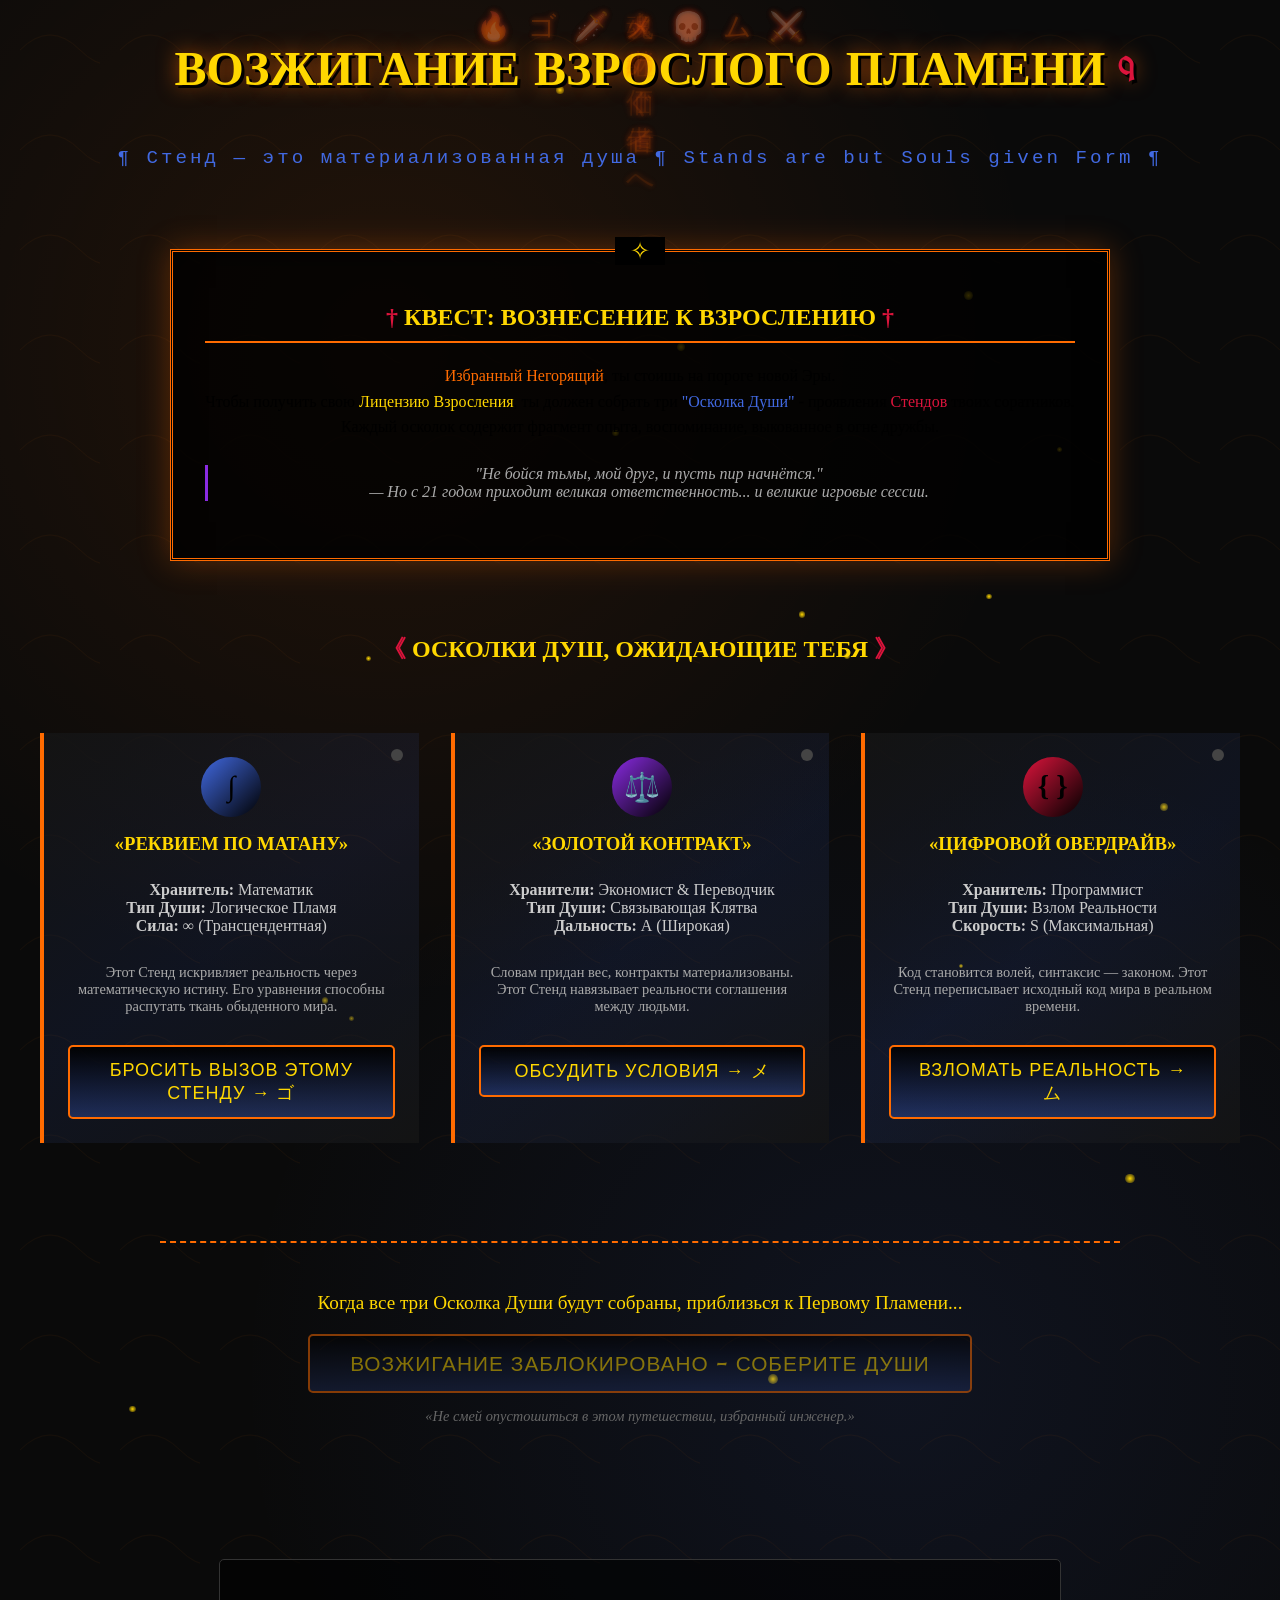
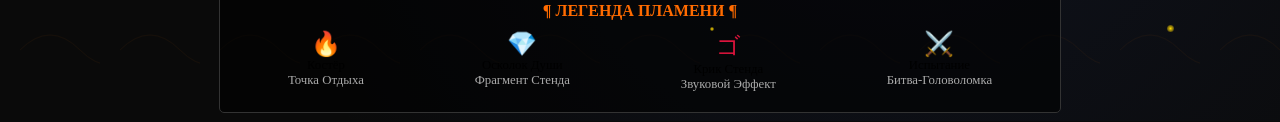
==== commit 72d76078: "Update index.html" ====
--- a/index.html
+++ b/index.html
@@ -235,7 +235,7 @@
                 <span style="color: var(--abyss-red)">†</span> КВЕСТ: ВОЗНЕСЕНИЕ К ВЗРОСЛЕНИЮ <span style="color: var(--abyss-red)">†</span>
             </h2>
             
-            <p style="line-height: 1.6; margin: 20px 0; text-align: center;">
+            <p style="line-height: 1.6; margin: 20px 0; text-align: center;  style="color: var(--sage-green);"">
                 <span style="color: var(--bonfire-orange)">Избранный Негорящий</span>, ты стоишь на пороге новой Эры.<br>
                 Чтобы получить свою <span style="color: var(--estus-yellow)">Лицензию Взросления</span>, ты должен собрать три <span style="color: var(--souls-blue)">"Осколка Души"</span> - 
                 проявления <span style="color: var(--abyss-red)">Стендов</span> твоих соратников.<br>
--- a/hybrid-styles.css
+++ b/hybrid-styles.css
@@ -5,6 +5,7 @@
   --souls-blue: #4169E1;
   --abyss-red: #DC143C;
   --undead-purple: #8A2BE2;
+  --sage-green: #8aa07c;
 }
 
 /* Японские символы в стиле Dark Souls */
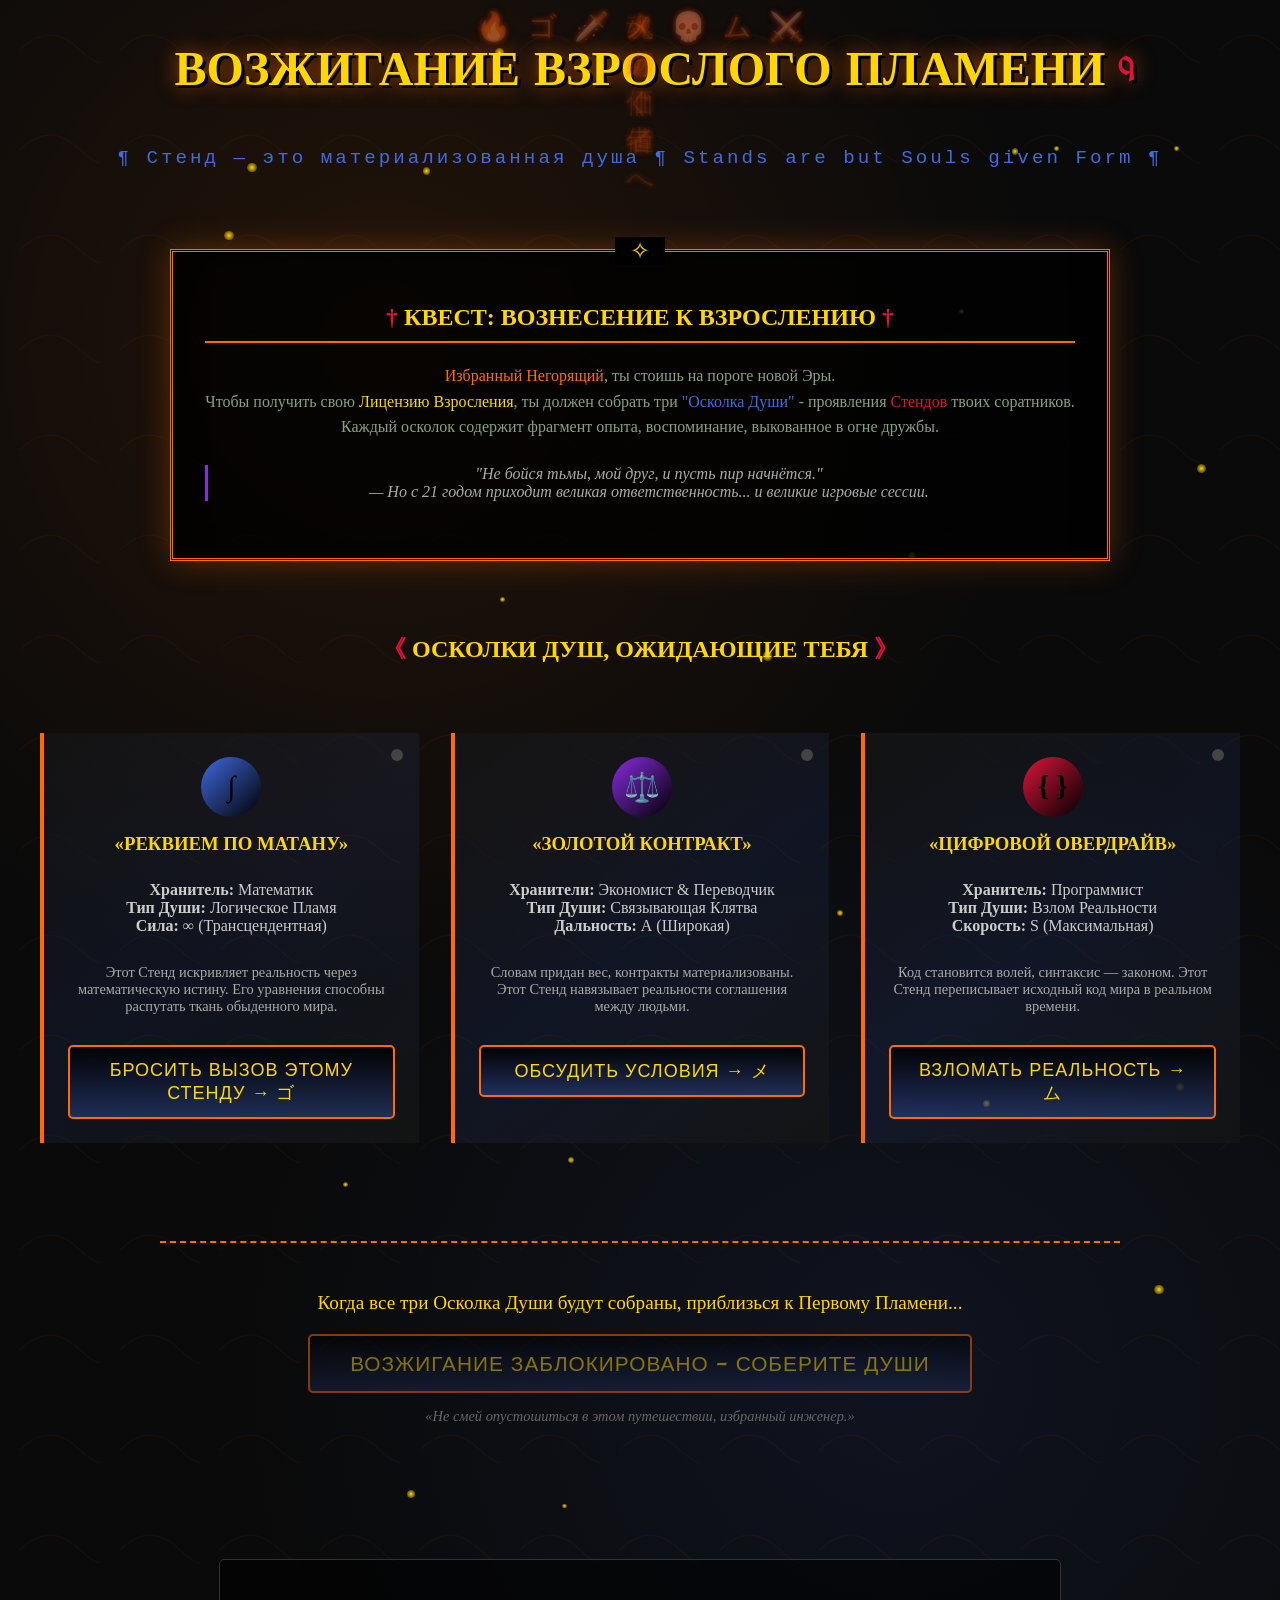
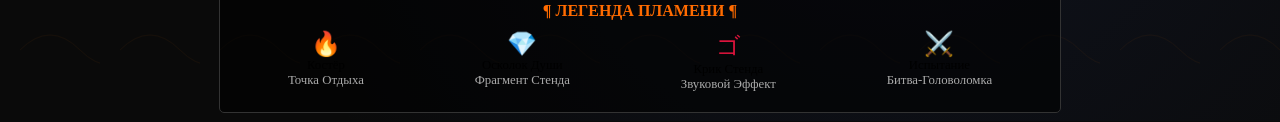
==== commit 989e3d1f: "Update index.html" ====
--- a/index.html
+++ b/index.html
@@ -235,7 +235,7 @@
                 <span style="color: var(--abyss-red)">†</span> КВЕСТ: ВОЗНЕСЕНИЕ К ВЗРОСЛЕНИЮ <span style="color: var(--abyss-red)">†</span>
             </h2>
             
-            <p style="line-height: 1.6; margin: 20px 0; text-align: center;  style="color: var(--sage-green);"">
+            <p style="line-height: 1.6; margin: 20px 0; text-align: center; color: var(--sage-green);">
                 <span style="color: var(--bonfire-orange)">Избранный Негорящий</span>, ты стоишь на пороге новой Эры.<br>
                 Чтобы получить свою <span style="color: var(--estus-yellow)">Лицензию Взросления</span>, ты должен собрать три <span style="color: var(--souls-blue)">"Осколка Души"</span> - 
                 проявления <span style="color: var(--abyss-red)">Стендов</span> твоих соратников.<br>
